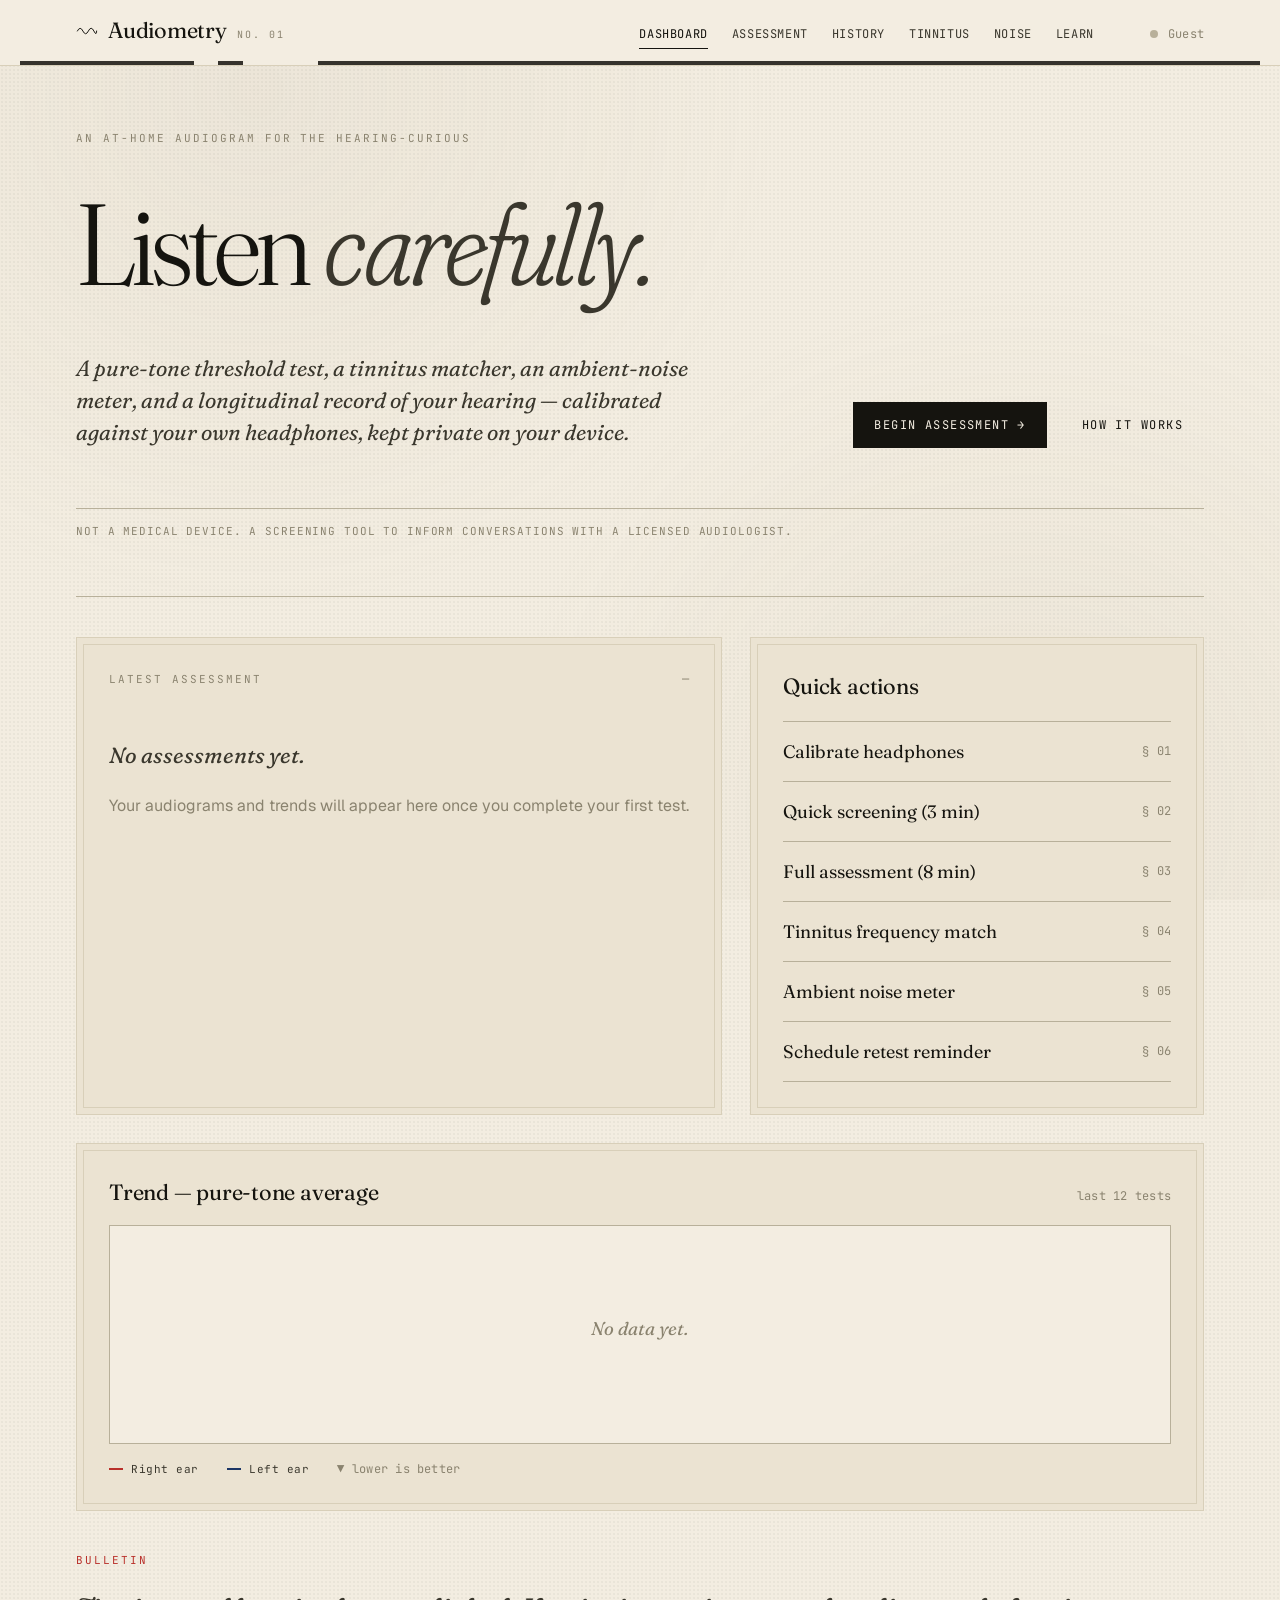
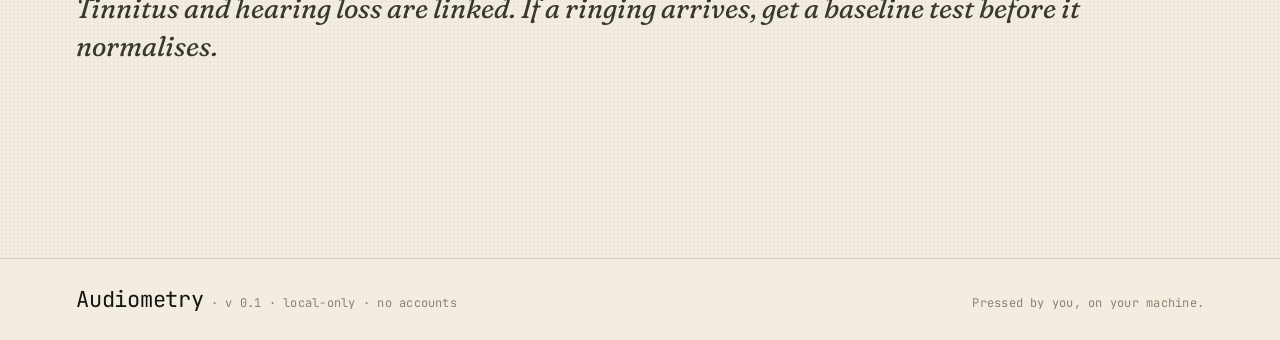
==== index.html @ 872a7d87 "Initial commit: at-home audiometry app Pure-tone threshold testing, audiogram visualization, tinnitu" ====
<!DOCTYPE html>
<html lang="en">
<head>
<meta charset="UTF-8" />
<meta name="viewport" content="width=device-width, initial-scale=1.0" />
<title>Audiometry — At-home hearing assessment</title>
<link rel="preconnect" href="https://fonts.googleapis.com" />
<link rel="preconnect" href="https://fonts.gstatic.com" crossorigin />
<link href="https://fonts.googleapis.com/css2?family=Fraunces:ital,opsz,wght,SOFT,WONK@0,9..144,300..900,0..100,0..1;1,9..144,300..900,0..100,0..1&family=Geist:wght@300..700&family=JetBrains+Mono:wght@300..600&display=swap" rel="stylesheet" />
<link rel="stylesheet" href="styles.css" />
</head>
<body>

<!-- ============ TOP BAR ============ -->
<header class="topbar">
  <div class="topbar-inner">
    <a href="#home" data-route="home" class="brand">
      <span class="brand-mark" aria-hidden="true">
        <svg viewBox="0 0 32 32" width="22" height="22"><path d="M2 16 Q 6 8, 10 16 T 18 16 T 26 16 T 30 16" stroke="currentColor" stroke-width="1.4" fill="none" stroke-linecap="round"/></svg>
      </span>
      <span class="brand-name">Audiometry</span>
      <span class="brand-tag">No.&nbsp;01</span>
    </a>
    <nav class="topnav">
      <a href="#home" data-route="home">Dashboard</a>
      <a href="#test" data-route="test">Assessment</a>
      <a href="#history" data-route="history">History</a>
      <a href="#tinnitus" data-route="tinnitus">Tinnitus</a>
      <a href="#noise" data-route="noise">Noise</a>
      <a href="#learn" data-route="learn">Learn</a>
    </nav>
    <div class="topbar-meta">
      <span class="meta-dot" id="audio-status" title="Audio engine status"></span>
      <span class="mono" id="profile-name">Guest</span>
    </div>
  </div>
  <div class="topbar-rule"></div>
</header>

<main id="app">

<!-- ============ HOME ============ -->
<section class="view view-home" data-view="home">
  <div class="grid-12">
    <div class="hero col-span-12">
      <p class="eyebrow">An at-home audiogram for the hearing-curious</p>
      <h1 class="display">
        <span class="kerned">Listen</span>
        <em class="serif-italic">carefully.</em>
      </h1>
      <p class="hero-lede">
        A pure-tone threshold test, a tinnitus matcher, an ambient-noise meter, and a longitudinal record of your hearing — calibrated against your own headphones, kept private on your device.
      </p>
      <div class="hero-cta">
        <button class="btn btn-primary" data-action="start-assessment">Begin assessment <span aria-hidden="true">→</span></button>
        <button class="btn btn-ghost" data-route="learn">How it works</button>
      </div>
      <p class="hero-disclaimer">
        Not a medical device. A screening tool to inform conversations with a licensed audiologist.
      </p>
    </div>

    <div class="card card-summary col-span-7">
      <div class="card-head">
        <span class="eyebrow">Latest assessment</span>
        <span class="mono dim" id="latest-date">—</span>
      </div>
      <div class="summary-grid" id="latest-summary">
        <!-- filled by JS -->
        <div class="summary-empty">
          <p class="serif-italic">No assessments yet.</p>
          <p class="dim">Your audiograms and trends will appear here once you complete your first test.</p>
        </div>
      </div>
    </div>

    <div class="card card-actions col-span-5">
      <h3 class="card-title">Quick actions</h3>
      <ul class="action-list">
        <li><button data-action="calibrate"><span>Calibrate headphones</span><span class="mono dim">§ 01</span></button></li>
        <li><button data-action="quick-test"><span>Quick screening (3 min)</span><span class="mono dim">§ 02</span></button></li>
        <li><button data-action="full-test"><span>Full assessment (8 min)</span><span class="mono dim">§ 03</span></button></li>
        <li><button data-route="tinnitus"><span>Tinnitus frequency match</span><span class="mono dim">§ 04</span></button></li>
        <li><button data-route="noise"><span>Ambient noise meter</span><span class="mono dim">§ 05</span></button></li>
        <li><button data-action="reminder"><span>Schedule retest reminder</span><span class="mono dim">§ 06</span></button></li>
      </ul>
    </div>

    <div class="card card-trend col-span-12">
      <div class="card-head">
        <h3 class="card-title">Trend — pure-tone average</h3>
        <span class="mono dim">last 12 tests</span>
      </div>
      <div class="trend-wrap">
        <svg id="trend-chart" viewBox="0 0 800 180" preserveAspectRatio="none" aria-hidden="true"></svg>
      </div>
      <div class="legend">
        <span class="legend-item"><span class="swatch swatch-right"></span> Right ear</span>
        <span class="legend-item"><span class="swatch swatch-left"></span> Left ear</span>
        <span class="legend-item dim mono">▼ lower is better</span>
      </div>
    </div>

    <aside class="card card-tip col-span-12">
      <span class="eyebrow">Bulletin</span>
      <p class="tip-text serif-italic" id="tip-text">
        Sustained exposure above 85 dBA (busy traffic, a loud restaurant) accumulates damage. Eight hours at that level reaches the daily noise dose.
      </p>
    </aside>
  </div>
</section>

<!-- ============ CALIBRATE ============ -->
<section class="view view-calibrate" data-view="calibrate" hidden>
  <div class="grid-12">
    <div class="col-span-12">
      <p class="eyebrow">§ 01 · Calibration</p>
      <h2 class="page-title">A reference, set by you.</h2>
      <p class="prose">
        Consumer headphones are not laboratory transducers. Before each session we ask you to anchor a single reference tone to a level that <em>just-barely-but-clearly</em> sounds like quiet conversation. From this anchor we estimate hearing levels in decibels relative to typical normal hearing (dB HL).
      </p>
    </div>

    <div class="card col-span-7 cal-panel">
      <div class="cal-step" data-step="1">
        <span class="mono dim">Step 1 of 3</span>
        <h3 class="card-title">Headphone check</h3>
        <p class="prose">Wear your headphones the right way around. We will play short tones in each ear so you can verify left and right are correctly placed.</p>
        <div class="cal-actions">
          <button class="btn btn-secondary" data-cal="play-left">▶ Play in <strong>left</strong></button>
          <button class="btn btn-secondary" data-cal="play-right">▶ Play in <strong>right</strong></button>
        </div>
        <div class="cal-confirm">
          <label><input type="checkbox" id="cal-channels-confirm" /> I heard each tone in the correct ear.</label>
        </div>
      </div>

      <div class="cal-step" data-step="2">
        <span class="mono dim">Step 2 of 3</span>
        <h3 class="card-title">Find a quiet room</h3>
        <p class="prose">No fans, no music, no conversation. The quieter your environment, the more accurate the threshold.</p>
        <button class="btn btn-secondary" data-cal="measure-noise">Measure ambient noise</button>
        <p class="cal-noise-readout mono" id="cal-noise-readout">—</p>
      </div>

      <div class="cal-step" data-step="3">
        <span class="mono dim">Step 3 of 3</span>
        <h3 class="card-title">Anchor the reference tone</h3>
        <p class="prose">A pulsed 1&nbsp;kHz tone will play in both ears. Adjust your <strong>system volume</strong> until the tone sounds like <em>quiet conversation, one room away</em> — present, but unobtrusive. Then confirm.</p>
        <div class="cal-actions">
          <button class="btn btn-secondary" data-cal="play-reference">▶ Play reference</button>
          <button class="btn btn-secondary" data-cal="stop-reference">■ Stop</button>
        </div>
        <div class="cal-slider">
          <label class="mono dim" for="cal-trim">Fine trim (within-app)</label>
          <input type="range" id="cal-trim" min="-12" max="12" step="0.5" value="0" />
          <span class="mono" id="cal-trim-readout">0.0 dB</span>
        </div>
      </div>

      <div class="cal-finish">
        <button class="btn btn-primary" data-cal="save">Save calibration</button>
      </div>
    </div>

    <aside class="card col-span-5 cal-side">
      <h3 class="card-title">Why this matters</h3>
      <p class="prose dim">
        A clinical audiometer is calibrated annually to ISO 389 reference levels using couplers and artificial ears. That precision is impossible at home. What we can do is fix a single anchor — your perception of conversational loudness — and measure thresholds <em>relative</em> to it.
      </p>
      <hr class="hairline" />
      <h4 class="micro-title">Best practices</h4>
      <ul class="checklist">
        <li>Closed-back, over-ear headphones</li>
        <li>Disable any audio enhancements / equalisers</li>
        <li>Set system balance to perfect centre</li>
        <li>Hard mute notifications</li>
        <li>Re-calibrate if you change devices</li>
      </ul>
    </aside>
  </div>
</section>

<!-- ============ TEST ============ -->
<section class="view view-test" data-view="test" hidden>
  <div class="test-stage" id="test-stage">
    <header class="test-meta">
      <div>
        <span class="eyebrow" id="test-mode-label">Pure-tone threshold</span>
        <h2 class="page-title small" id="test-ear-label">Right ear</h2>
      </div>
      <div class="test-progress">
        <span class="mono dim" id="test-counter">— / —</span>
        <div class="progress-track"><div class="progress-fill" id="test-progress"></div></div>
      </div>
    </header>

    <div class="test-pane">
      <div class="freq-display">
        <span class="freq-number" id="freq-number">1000</span>
        <span class="freq-unit">Hz</span>
        <span class="freq-tick" id="freq-region">mid frequencies</span>
      </div>

      <div class="tone-vis" id="tone-vis" aria-hidden="true">
        <div class="ring ring-1"></div>
        <div class="ring ring-2"></div>
        <div class="ring ring-3"></div>
      </div>

      <button class="btn btn-hear" id="btn-hear">
        <span class="hear-label">I hear a tone</span>
        <span class="hear-key mono">SPACE</span>
      </button>

      <p class="test-help dim">A tone may or may not play. Press only when you hear one — even faintly.</p>

      <div class="test-controls">
        <button class="btn btn-text" id="btn-skip">Skip frequency</button>
        <button class="btn btn-text" id="btn-pause">Pause</button>
        <button class="btn btn-text" id="btn-abort">Stop test</button>
      </div>
    </div>
  </div>

  <!-- Pre-test gate -->
  <div class="test-gate" id="test-gate">
    <div class="gate-card">
      <p class="eyebrow">Before we begin</p>
      <h2 class="page-title">A few conditions, briefly.</h2>
      <ul class="gate-list">
        <li><span class="mono">i</span> The room must be quiet. Close windows and doors.</li>
        <li><span class="mono">ii</span> Wear over-ear headphones. Earbuds will fit poorly.</li>
        <li><span class="mono">iii</span> Calibration must be current. <button class="link" data-route="calibrate">Re-calibrate</button>.</li>
        <li><span class="mono">iv</span> Avoid testing right after loud-noise exposure (give your ears 12 hours).</li>
        <li><span class="mono">v</span> Press the response button at the <em>faintest</em> perception, not when comfortable.</li>
      </ul>
      <div class="gate-actions">
        <button class="btn btn-primary" id="btn-gate-start">Start test</button>
        <button class="btn btn-ghost" data-route="home">Cancel</button>
      </div>
    </div>
  </div>
</section>

<!-- ============ RESULTS ============ -->
<section class="view view-results" data-view="results" hidden>
  <div class="grid-12">
    <div class="col-span-12 results-head">
      <p class="eyebrow">Assessment results</p>
      <h2 class="page-title"><span id="results-title">Your audiogram</span></h2>
      <p class="prose dim mono" id="results-date">—</p>
    </div>

    <div class="card col-span-8 audiogram-card">
      <div class="audiogram-wrap">
        <svg id="audiogram" viewBox="0 0 720 520" role="img" aria-label="Audiogram"></svg>
      </div>
      <div class="audiogram-legend">
        <div><span class="symbol symbol-right">○</span> Right ear (air conduction)</div>
        <div><span class="symbol symbol-left">×</span> Left ear (air conduction)</div>
        <div class="dim mono">↓ louder · ↑ quieter</div>
      </div>
    </div>

    <div class="card col-span-4 interpret-card">
      <h3 class="card-title">Interpretation</h3>
      <div class="pta-grid">
        <div class="pta-row">
          <span class="dim mono">PTA · Right</span>
          <span class="pta-value" id="pta-right">—</span>
          <span class="pta-class" id="class-right">—</span>
        </div>
        <div class="pta-row">
          <span class="dim mono">PTA · Left</span>
          <span class="pta-value" id="pta-left">—</span>
          <span class="pta-class" id="class-left">—</span>
        </div>
        <div class="pta-row asymmetry">
          <span class="dim mono">Asymmetry</span>
          <span class="pta-value" id="asym-value">—</span>
        </div>
      </div>

      <hr class="hairline" />
      <h4 class="micro-title">Plain language</h4>
      <p class="prose" id="plain-text">—</p>

      <hr class="hairline" />
      <h4 class="micro-title">Suggested next steps</h4>
      <ul class="next-list" id="next-steps"></ul>

      <div class="results-actions">
        <button class="btn btn-secondary" id="btn-export-pdf">Print / Save as PDF</button>
        <button class="btn btn-secondary" id="btn-export-json">Export JSON</button>
        <button class="btn btn-secondary" id="btn-share">Copy summary</button>
        <button class="btn btn-ghost" id="btn-retest">Run again</button>
      </div>
    </div>

    <div class="card col-span-12 banding-card">
      <h3 class="card-title">Severity bands</h3>
      <div class="bands">
        <div class="band band-normal"><span class="mono">−10 to 25</span><span>Normal</span></div>
        <div class="band band-mild"><span class="mono">26 — 40</span><span>Mild loss</span></div>
        <div class="band band-mod"><span class="mono">41 — 55</span><span>Moderate</span></div>
        <div class="band band-modsev"><span class="mono">56 — 70</span><span>Mod.&nbsp;severe</span></div>
        <div class="band band-sev"><span class="mono">71 — 90</span><span>Severe</span></div>
        <div class="band band-prof"><span class="mono">91 +</span><span>Profound</span></div>
      </div>
    </div>
  </div>
</section>

<!-- ============ HISTORY ============ -->
<section class="view view-history" data-view="history" hidden>
  <div class="grid-12">
    <div class="col-span-12">
      <p class="eyebrow">Longitudinal record</p>
      <h2 class="page-title">History</h2>
    </div>
    <div class="card col-span-12">
      <div class="history-controls">
        <span class="dim mono" id="history-count">—</span>
        <div>
          <button class="btn btn-secondary btn-small" id="btn-export-all">Export all</button>
          <button class="btn btn-text btn-small" id="btn-clear">Clear history</button>
        </div>
      </div>
      <table class="history-table">
        <thead>
          <tr>
            <th class="mono dim">Date</th>
            <th class="mono dim">Mode</th>
            <th class="mono dim">PTA R</th>
            <th class="mono dim">PTA L</th>
            <th class="mono dim">Class R</th>
            <th class="mono dim">Class L</th>
            <th></th>
          </tr>
        </thead>
        <tbody id="history-tbody"></tbody>
      </table>
    </div>
    <div class="card col-span-12">
      <h3 class="card-title">Per-frequency trend</h3>
      <p class="prose dim">Track each frequency over time. A widening gap on the right side of the chart often signals early noise-induced loss.</p>
      <div class="trend-wrap">
        <svg id="trend-detailed" viewBox="0 0 1000 320" preserveAspectRatio="none" aria-hidden="true"></svg>
      </div>
    </div>
  </div>
</section>

<!-- ============ TINNITUS ============ -->
<section class="view view-tinnitus" data-view="tinnitus" hidden>
  <div class="grid-12">
    <div class="col-span-12">
      <p class="eyebrow">§ 04 · Tinnitus</p>
      <h2 class="page-title">Match the ringing.</h2>
      <p class="prose">
        Sweep through pure tones and narrowband noise to find the pitch and loudness that most closely match what you hear. Match values, when tracked over time, can help an audiologist tailor sound therapy.
      </p>
    </div>

    <div class="card col-span-7">
      <div class="tin-control-row">
        <label class="mono dim">Stimulus</label>
        <div class="seg">
          <button data-tin-type="sine" class="active">Pure tone</button>
          <button data-tin-type="noise">Narrowband noise</button>
        </div>
      </div>
      <div class="tin-control-row">
        <label class="mono dim">Frequency</label>
        <input type="range" id="tin-freq" min="125" max="14000" step="1" value="6000" />
        <span class="mono" id="tin-freq-readout">6000 Hz</span>
      </div>
      <div class="tin-control-row">
        <label class="mono dim">Loudness</label>
        <input type="range" id="tin-level" min="-60" max="0" step="1" value="-30" />
        <span class="mono" id="tin-level-readout">−30 dB</span>
      </div>
      <div class="tin-control-row">
        <label class="mono dim">Side</label>
        <div class="seg">
          <button data-tin-side="both" class="active">Both</button>
          <button data-tin-side="left">Left</button>
          <button data-tin-side="right">Right</button>
        </div>
      </div>
      <div class="tin-actions">
        <button class="btn btn-primary" id="tin-play">▶ Play / Stop</button>
        <button class="btn btn-secondary" id="tin-save">Save match</button>
      </div>
    </div>

    <aside class="card col-span-5">
      <h3 class="card-title">Saved matches</h3>
      <ul class="match-list" id="tin-matches"></ul>
      <hr class="hairline" />
      <h4 class="micro-title">When to seek help</h4>
      <ul class="checklist">
        <li>Sudden onset of tinnitus in one ear</li>
        <li>Tinnitus accompanied by hearing loss or vertigo</li>
        <li>Pulsatile tinnitus (rhythmic, in time with heartbeat)</li>
        <li>Tinnitus that significantly disrupts sleep or focus</li>
      </ul>
    </aside>
  </div>
</section>

<!-- ============ NOISE METER ============ -->
<section class="view view-noise" data-view="noise" hidden>
  <div class="grid-12">
    <div class="col-span-12">
      <p class="eyebrow">§ 05 · Sound exposure</p>
      <h2 class="page-title">Ambient noise meter.</h2>
      <p class="prose">
        Uses your microphone to estimate sound pressure level. Approximate, uncalibrated, and entirely private — audio never leaves the page. Useful for spotting <em>relatively</em> loud environments and tracking your daily noise dose.
      </p>
    </div>

    <div class="card col-span-7 meter-card">
      <div class="meter-display">
        <span class="meter-value mono" id="meter-value">—</span>
        <span class="meter-unit">dB SPL · approx</span>
      </div>
      <div class="meter-bar"><div class="meter-bar-fill" id="meter-bar-fill"></div></div>
      <div class="meter-stats">
        <div><span class="dim mono">Peak</span><span class="mono" id="meter-peak">—</span></div>
        <div><span class="dim mono">Avg (Leq)</span><span class="mono" id="meter-leq">—</span></div>
        <div><span class="dim mono">Duration</span><span class="mono" id="meter-dur">00:00</span></div>
        <div><span class="dim mono">Daily dose</span><span class="mono" id="meter-dose">0%</span></div>
      </div>
      <div class="meter-actions">
        <button class="btn btn-primary" id="meter-toggle">Start measuring</button>
        <button class="btn btn-secondary" id="meter-reset">Reset</button>
      </div>
    </div>

    <aside class="card col-span-5">
      <h3 class="card-title">Reference levels</h3>
      <ul class="ref-list">
        <li><span class="mono">30 dB</span><span>Whisper, library</span></li>
        <li><span class="mono">60 dB</span><span>Conversation</span></li>
        <li><span class="mono">75 dB</span><span>Vacuum cleaner</span></li>
        <li><span class="mono">85 dB</span><span class="warn">8h damage threshold</span></li>
        <li><span class="mono">95 dB</span><span class="warn">Motorcycle, max 50 min/day</span></li>
        <li><span class="mono">110 dB</span><span class="danger">Concert, max 1 min 29 s</span></li>
        <li><span class="mono">120 dB</span><span class="danger">Pain threshold</span></li>
      </ul>
      <hr class="hairline" />
      <p class="prose dim">
        Daily noise dose follows the NIOSH 3-dB exchange rate: every 3 dB increase halves the safe exposure time. 100% dose corresponds to roughly 85 dBA over 8 hours.
      </p>
    </aside>
  </div>
</section>

<!-- ============ LEARN ============ -->
<section class="view view-learn" data-view="learn" hidden>
  <div class="grid-12">
    <div class="col-span-12">
      <p class="eyebrow">Reference</p>
      <h2 class="page-title">A short field guide.</h2>
    </div>

    <article class="card col-span-6 learn-article">
      <h3 class="card-title">How the test works</h3>
      <p class="prose">
        We use a modified ascending–descending threshold method, presenting pure tones at calibrated frequencies — 250, 500, 1000, 2000, 3000, 4000, 6000, 8000 Hz — to each ear independently. Tones are randomised in timing to discourage anticipation. Your threshold at each frequency is the lowest level you reliably detect.
      </p>
      <p class="prose">
        Pure-tone average (PTA) is the mean of thresholds at 500, 1000, and 2000 Hz — the speech-critical band. PTA underpins the loss-severity classifications used worldwide.
      </p>
    </article>

    <article class="card col-span-6 learn-article">
      <h3 class="card-title">Reading an audiogram</h3>
      <p class="prose">
        Frequency runs across the X-axis on a log scale (low pitches left, high pitches right). Hearing level runs down the Y-axis from 0 dB HL at the top to 110+ at the bottom — so a steeper drop on the chart means worse hearing. Right-ear thresholds are marked with red circles; left-ear thresholds with blue crosses.
      </p>
      <p class="prose">
        A "ski-slope" pattern — normal hearing in the lows, sharply diminished in the highs — is the classic signature of noise-induced loss, often beginning at 4 kHz.
      </p>
    </article>

    <article class="card col-span-6 learn-article">
      <h3 class="card-title">When to see a professional</h3>
      <ul class="checklist">
        <li>Any sudden change in hearing</li>
        <li>One-sided hearing loss or tinnitus</li>
        <li>PTA worse than 25 dB HL on this screening</li>
        <li>Difficulty understanding speech in noise despite normal pure-tone thresholds</li>
        <li>Pain, fullness, or persistent dizziness</li>
        <li>Family history of progressive hearing loss</li>
      </ul>
    </article>

    <article class="card col-span-6 learn-article">
      <h3 class="card-title">Protecting what you have</h3>
      <ul class="checklist">
        <li>The 60/60 rule — under 60% volume, under 60 minutes at a time</li>
        <li>Custom-moulded musician's earplugs preserve frequency balance</li>
        <li>Step out of loud environments every 30 minutes for a quiet minute</li>
        <li>Avoid testing your headphones with someone else's volume settings</li>
        <li>Hearing loss is cumulative; days of recovery do not erase hours of damage</li>
      </ul>
    </article>

    <article class="card col-span-12 learn-article disclaimer">
      <h3 class="card-title">Limitations of at-home testing</h3>
      <p class="prose">
        This tool produces a screening estimate, not a diagnosis. Without a calibrated audiometer, sound-treated booth, and bone-conduction transducer, we cannot distinguish conductive loss (middle-ear) from sensorineural loss (cochlear/neural), cannot measure tympanic compliance, and cannot rule out retrocochlear pathology. Treat all results as a starting point for a professional evaluation, not a substitute for one.
      </p>
    </article>
  </div>
</section>

</main>

<!-- ============ FOOTER ============ -->
<footer class="foot">
  <div class="foot-inner">
    <div>
      <span class="brand-name">Audiometry</span>
      <span class="dim mono"> · v 0.1 · local-only · no accounts</span>
    </div>
    <div class="dim mono">
      <span>Pressed by you, on your machine.</span>
    </div>
  </div>
</footer>

<!-- ============ MODAL ============ -->
<div class="modal" id="modal" hidden>
  <div class="modal-backdrop" data-modal-close></div>
  <div class="modal-card">
    <button class="modal-x" data-modal-close aria-label="Close">×</button>
    <div class="modal-body" id="modal-body"></div>
  </div>
</div>

<!-- ============ TOAST ============ -->
<div class="toast" id="toast" hidden></div>

<script src="app.js"></script>
</body>
</html>
---- styles.css ----
/* =========================================================
   AUDIOMETRY — editorial-clinical aesthetic
   ========================================================= */

:root {
  /* paper / ink palette */
  --paper:        #f3ede1;
  --paper-deep:   #ebe3d2;
  --paper-rule:   #d8cfb9;
  --ink:          #15140f;
  --ink-soft:     #3a372d;
  --ink-faint:    #8a836f;
  --ink-mute:     #b8b09a;

  /* audiology accents */
  --right:        #b9302a;   /* deep crimson — right ear */
  --right-soft:   #e6b3ae;
  --left:         #1c3666;   /* deep cobalt — left ear */
  --left-soft:    #b6c0d4;
  --signal:       #c87b1f;   /* signal amber — active states */
  --signal-soft:  #efd8b3;

  /* severity bands */
  --sev-normal:   #cfe1c2;
  --sev-mild:     #e8d8a3;
  --sev-mod:      #ebbf86;
  --sev-modsev:   #db9b6f;
  --sev-sev:      #b0734d;
  --sev-prof:     #6b4530;

  /* type system */
  --serif:        "Fraunces", "Iowan Old Style", Georgia, serif;
  --sans:         "Geist", -apple-system, BlinkMacSystemFont, "Helvetica Neue", sans-serif;
  --mono:         "JetBrains Mono", ui-monospace, "SF Mono", Menlo, monospace;

  /* metrics */
  --rule:         1px solid var(--paper-rule);
  --rule-ink:     1px solid var(--ink);
  --hair:         0.5px solid var(--ink-mute);

  --col-gap:      28px;
  --row-gap:      28px;
  --container:    1240px;
  --pad-page:     56px;

  /* easing */
  --ease:         cubic-bezier(.22,.61,.36,1);
}

/* =========================================================
   RESET / BASE
   ========================================================= */
*,
*::before,
*::after { box-sizing: border-box; }

html, body { margin: 0; padding: 0; }

html {
  background: var(--paper);
  color: var(--ink);
  font-family: var(--sans);
  font-size: 16px;
  line-height: 1.5;
  -webkit-font-smoothing: antialiased;
  -moz-osx-font-smoothing: grayscale;
  font-feature-settings: "ss01", "cv11";
}

body {
  min-height: 100vh;
  background-image:
    radial-gradient(rgba(21,20,15,0.04) 1px, transparent 1.4px);
  background-size: 4px 4px;
  background-position: 0 0;
}

/* paper grain on top */
body::before {
  content: "";
  position: fixed; inset: 0;
  pointer-events: none;
  z-index: 1;
  opacity: 0.55;
  background:
    radial-gradient(circle at 20% 10%, rgba(184,176,154,0.18), transparent 40%),
    radial-gradient(circle at 80% 90%, rgba(184,176,154,0.18), transparent 40%);
  mix-blend-mode: multiply;
}

a { color: inherit; text-decoration: none; }
button {
  font: inherit;
  color: inherit;
  background: none;
  border: 0;
  padding: 0;
  cursor: pointer;
}

/* =========================================================
   TYPOGRAPHY
   ========================================================= */
.eyebrow {
  font-family: var(--mono);
  font-size: 11px;
  letter-spacing: 0.18em;
  text-transform: uppercase;
  color: var(--ink-faint);
  margin: 0 0 14px;
  display: inline-block;
}

.display {
  font-family: var(--serif);
  font-weight: 320;
  font-style: normal;
  font-size: clamp(56px, 9vw, 132px);
  line-height: 0.94;
  letter-spacing: -0.025em;
  margin: 0 0 28px;
  font-variation-settings: "opsz" 144, "SOFT" 30;
}
.display .kerned { letter-spacing: -0.04em; }
.display em.serif-italic {
  font-style: italic;
  font-weight: 280;
  font-variation-settings: "opsz" 144, "SOFT" 100, "WONK" 1;
  color: var(--ink-soft);
}

.page-title {
  font-family: var(--serif);
  font-size: clamp(38px, 5vw, 64px);
  font-weight: 340;
  line-height: 1.02;
  letter-spacing: -0.02em;
  margin: 0 0 24px;
  font-variation-settings: "opsz" 96, "SOFT" 50;
}
.page-title.small {
  font-size: clamp(24px, 3vw, 36px);
  margin: 0;
}

.card-title {
  font-family: var(--serif);
  font-weight: 400;
  font-size: 22px;
  letter-spacing: -0.01em;
  margin: 0 0 18px;
  font-variation-settings: "opsz" 36;
}

.micro-title {
  font-family: var(--mono);
  font-size: 11px;
  letter-spacing: 0.18em;
  text-transform: uppercase;
  margin: 0 0 12px;
  color: var(--ink-soft);
}

.prose {
  font-family: var(--serif);
  font-size: 17px;
  line-height: 1.55;
  font-weight: 380;
  color: var(--ink);
  margin: 0 0 16px;
  font-variation-settings: "opsz" 18;
}
.prose em { font-style: italic; color: var(--ink-soft); }
.prose strong { font-weight: 600; }

.serif-italic {
  font-family: var(--serif);
  font-style: italic;
  font-variation-settings: "opsz" 24, "SOFT" 80, "WONK" 1;
}

.mono { font-family: var(--mono); font-size: 12px; letter-spacing: 0.02em; }
.dim  { color: var(--ink-faint); }
.warn   { color: var(--signal); }
.danger { color: var(--right); }

hr.hairline { border: 0; border-top: var(--hair); margin: 22px 0; }

/* =========================================================
   TOPBAR
   ========================================================= */
.topbar {
  position: sticky; top: 0; z-index: 50;
  background: var(--paper);
  border-bottom: var(--rule);
}
.topbar-inner {
  max-width: var(--container);
  margin: 0 auto;
  padding: 14px var(--pad-page);
  display: flex;
  align-items: baseline;
  gap: 32px;
}
.topbar-rule {
  height: 4px;
  background: linear-gradient(to right,
    var(--ink) 0 14%,
    transparent 14% 16%,
    var(--ink) 16% 18%,
    transparent 18% 24%,
    var(--ink) 24% 100%);
  opacity: 0.85;
  mix-blend-mode: multiply;
  max-width: var(--container);
  margin: 0 auto;
}

.brand {
  display: inline-flex; align-items: baseline; gap: 10px;
  font-family: var(--serif);
}
.brand-mark {
  display: inline-block; transform: translateY(4px);
  color: var(--ink);
}
.brand-name {
  font-size: 22px;
  font-weight: 400;
  letter-spacing: -0.01em;
  font-variation-settings: "opsz" 36;
}
.brand-tag {
  font-family: var(--mono);
  font-size: 10px;
  letter-spacing: 0.2em;
  color: var(--ink-faint);
  text-transform: uppercase;
}

.topnav {
  display: flex;
  gap: 24px;
  margin-left: auto;
  margin-right: 24px;
  font-family: var(--mono);
  font-size: 12px;
  letter-spacing: 0.05em;
  text-transform: uppercase;
}
.topnav a {
  position: relative;
  padding: 4px 0;
  color: var(--ink-soft);
  transition: color 0.2s var(--ease);
}
.topnav a:hover { color: var(--ink); }
.topnav a.active {
  color: var(--ink);
}
.topnav a.active::after {
  content: "";
  position: absolute;
  left: 0; right: 0; bottom: -2px;
  height: 1px;
  background: var(--ink);
}

.topbar-meta {
  display: flex; align-items: center; gap: 10px;
  font-family: var(--mono); font-size: 11px;
  color: var(--ink-faint);
}
.meta-dot {
  width: 8px; height: 8px;
  border-radius: 50%;
  background: var(--ink-mute);
  display: inline-block;
}
.meta-dot.live   { background: var(--signal); box-shadow: 0 0 0 4px rgba(200,123,31,0.18); }
.meta-dot.armed  { background: var(--right); box-shadow: 0 0 0 4px rgba(185,48,42,0.18); }

/* =========================================================
   LAYOUT
   ========================================================= */
main#app {
  position: relative; z-index: 2;
  max-width: var(--container);
  margin: 0 auto;
  padding: 64px var(--pad-page) 96px;
}
.view { animation: fadeUp 0.6s var(--ease) both; }
@keyframes fadeUp {
  from { opacity: 0; transform: translateY(8px); }
  to   { opacity: 1; transform: none; }
}

.grid-12 {
  display: grid;
  grid-template-columns: repeat(12, 1fr);
  gap: var(--row-gap) var(--col-gap);
}
.col-span-4  { grid-column: span 4; }
.col-span-5  { grid-column: span 5; }
.col-span-6  { grid-column: span 6; }
.col-span-7  { grid-column: span 7; }
.col-span-8  { grid-column: span 8; }
.col-span-12 { grid-column: span 12; }

@media (max-width: 980px) {
  :root { --pad-page: 28px; }
  .col-span-4, .col-span-5, .col-span-6,
  .col-span-7, .col-span-8 { grid-column: span 12; }
  .topnav { display: none; }
}

/* =========================================================
   HERO
   ========================================================= */
.hero {
  border-bottom: var(--hair);
  padding-bottom: 56px;
  margin-bottom: 12px;
  display: grid;
  grid-template-columns: 7fr 5fr;
  align-items: end;
  gap: 28px;
}
.hero > .display { grid-column: 1 / -1; }
.hero-lede {
  font-family: var(--serif);
  font-size: 22px;
  line-height: 1.45;
  font-weight: 380;
  font-style: italic;
  color: var(--ink-soft);
  margin: 0;
  font-variation-settings: "opsz" 36, "SOFT" 60;
  max-width: 56ch;
}
.hero-cta {
  display: flex; gap: 14px;
  align-items: center;
  justify-content: flex-end;
}
.hero-disclaimer {
  grid-column: 1 / -1;
  margin: 32px 0 0;
  font-family: var(--mono);
  font-size: 11px;
  letter-spacing: 0.08em;
  color: var(--ink-faint);
  border-top: var(--hair);
  padding-top: 14px;
  text-transform: uppercase;
}

@media (max-width: 880px) {
  .hero { grid-template-columns: 1fr; }
  .hero-cta { justify-content: flex-start; }
}

/* =========================================================
   BUTTONS
   ========================================================= */
.btn {
  display: inline-flex;
  align-items: center;
  justify-content: center;
  gap: 8px;
  padding: 13px 20px;
  border-radius: 0;
  font-family: var(--mono);
  font-size: 12px;
  letter-spacing: 0.12em;
  text-transform: uppercase;
  cursor: pointer;
  transition:
    background 0.18s var(--ease),
    color 0.18s var(--ease),
    transform 0.18s var(--ease),
    border-color 0.18s var(--ease);
  border: 1px solid var(--ink);
  background: transparent;
  color: var(--ink);
  white-space: nowrap;
}
.btn:hover { transform: translateY(-1px); }
.btn:active { transform: translateY(0); }

.btn-primary {
  background: var(--ink);
  color: var(--paper);
}
.btn-primary:hover { background: var(--right); border-color: var(--right); }

.btn-secondary { background: var(--paper-deep); }
.btn-secondary:hover { background: var(--ink); color: var(--paper); }

.btn-ghost {
  border-color: transparent;
  background: transparent;
}
.btn-ghost:hover { border-color: var(--ink); }

.btn-text {
  border: 0;
  padding: 6px 0;
  font-size: 11px;
  color: var(--ink-faint);
}
.btn-text:hover { color: var(--ink); }

.btn-small { padding: 8px 12px; font-size: 11px; }

.link {
  font-family: inherit;
  background: none; border: 0;
  border-bottom: 1px solid var(--ink);
  padding: 0 0 1px;
  color: var(--ink);
  cursor: pointer;
}
.link:hover { color: var(--right); border-color: var(--right); }

/* =========================================================
   CARDS
   ========================================================= */
.card {
  background: var(--paper-deep);
  border: 1px solid var(--paper-rule);
  padding: 32px;
  position: relative;
}
.card::before {
  content: "";
  position: absolute;
  inset: 6px;
  border: 0.5px solid var(--paper-rule);
  pointer-events: none;
}
.card-head {
  display: flex; justify-content: space-between; align-items: baseline;
  margin-bottom: 16px;
}
.card-head .card-title { margin: 0; }

/* summary */
.summary-grid {
  display: grid;
  grid-template-columns: 1fr 1fr 1fr;
  gap: 24px;
}
.summary-empty { grid-column: 1 / -1; }
.summary-stat {
  display: flex; flex-direction: column; gap: 4px;
  padding: 16px 0;
  border-top: var(--hair);
}
.summary-stat .label { font-family: var(--mono); font-size: 10px; letter-spacing: 0.18em; text-transform: uppercase; color: var(--ink-faint); }
.summary-stat .value {
  font-family: var(--serif);
  font-size: 44px;
  font-weight: 360;
  line-height: 1;
  font-variation-settings: "opsz" 96;
  font-feature-settings: "tnum";
}
.summary-stat .value.right { color: var(--right); }
.summary-stat .value.left  { color: var(--left); }
.summary-stat .sub { font-family: var(--mono); font-size: 11px; color: var(--ink-soft); }

/* actions list */
.action-list { list-style: none; margin: 0; padding: 0; }
.action-list li { border-top: var(--hair); }
.action-list li:last-child { border-bottom: var(--hair); }
.action-list button {
  display: flex; justify-content: space-between; align-items: center;
  width: 100%;
  padding: 16px 0;
  font-family: var(--serif);
  font-size: 18px;
  font-weight: 380;
  text-align: left;
  color: var(--ink);
  transition: padding 0.2s var(--ease), color 0.2s var(--ease);
}
.action-list button:hover {
  padding-left: 8px;
  color: var(--right);
}
.action-list button:hover .mono { color: var(--right); }

/* trend mini chart */
.trend-wrap {
  background: var(--paper);
  border: var(--hair);
  padding: 16px;
  margin-bottom: 16px;
}
#trend-chart, #trend-detailed { width: 100%; height: 100%; display: block; }

.legend {
  display: flex; gap: 28px;
  font-family: var(--mono);
  font-size: 11px;
  letter-spacing: 0.05em;
  color: var(--ink-soft);
}
.legend-item { display: inline-flex; align-items: center; gap: 8px; }
.swatch { display: inline-block; width: 14px; height: 2px; }
.swatch-right { background: var(--right); }
.swatch-left  { background: var(--left); }

/* tip */
.card-tip { background: transparent; border: 0; padding: 8px 0 0; }
.card-tip::before { display: none; }
.card-tip .eyebrow { color: var(--right); }
.tip-text {
  font-size: clamp(20px, 2.4vw, 28px);
  line-height: 1.35;
  margin: 8px 0 0;
  color: var(--ink-soft);
  font-variation-settings: "opsz" 48, "SOFT" 80, "WONK" 1;
  max-width: 64ch;
}

/* =========================================================
   CALIBRATE
   ========================================================= */
.cal-panel { padding: 0; }
.cal-step {
  padding: 32px;
  border-bottom: var(--hair);
}
.cal-step:last-child { border-bottom: 0; }
.cal-step .mono.dim { display: block; margin-bottom: 8px; }
.cal-actions {
  display: flex; flex-wrap: wrap; gap: 10px;
  margin: 18px 0;
}
.cal-confirm {
  font-family: var(--serif);
  font-size: 16px;
  margin-top: 12px;
}
.cal-confirm input { margin-right: 8px; transform: translateY(2px); }

.cal-noise-readout { margin-top: 12px; font-size: 18px; }

.cal-slider {
  display: grid;
  grid-template-columns: max-content 1fr max-content;
  align-items: center;
  gap: 14px;
  margin-top: 14px;
}
.cal-slider input[type=range] { width: 100%; }

.cal-finish {
  padding: 28px 32px;
  background: var(--ink);
  color: var(--paper);
  display: flex; justify-content: flex-end;
}
.cal-finish .btn-primary {
  background: var(--paper);
  color: var(--ink);
  border-color: var(--paper);
}
.cal-finish .btn-primary:hover { background: var(--right); color: var(--paper); border-color: var(--right); }

.cal-side .checklist { margin-top: 10px; }

.checklist {
  list-style: none;
  margin: 0; padding: 0;
}
.checklist li {
  padding: 10px 0 10px 28px;
  position: relative;
  font-family: var(--serif);
  font-size: 16px;
  border-top: var(--hair);
}
.checklist li:first-child { border-top: 0; }
.checklist li::before {
  content: "✓";
  position: absolute;
  left: 4px;
  color: var(--right);
  font-family: var(--mono);
  font-size: 12px;
}

/* =========================================================
   TEST
   ========================================================= */
.view-test { min-height: 60vh; position: relative; }

.test-gate {
  background: var(--paper-deep);
  border: 1px solid var(--paper-rule);
  padding: 64px;
  max-width: 720px;
  margin: 0 auto;
  position: relative;
}
.test-gate::before {
  content: ""; position: absolute; inset: 8px;
  border: 0.5px solid var(--paper-rule);
}
.gate-list {
  list-style: none; margin: 0 0 32px; padding: 0;
}
.gate-list li {
  display: grid;
  grid-template-columns: 32px 1fr;
  align-items: baseline;
  gap: 12px;
  padding: 14px 0;
  border-top: var(--hair);
  font-family: var(--serif);
  font-size: 17px;
}
.gate-list li:last-child { border-bottom: var(--hair); }
.gate-list .mono { color: var(--ink-faint); font-size: 11px; letter-spacing: 0.1em; text-transform: uppercase; }
.gate-actions { display: flex; gap: 12px; }

/* test stage */
.test-stage { display: none; }
.test-stage.active { display: block; }

.test-meta {
  display: flex; justify-content: space-between; align-items: flex-end;
  border-bottom: var(--hair);
  padding-bottom: 24px; margin-bottom: 56px;
}
.test-progress {
  display: flex; flex-direction: column; gap: 8px;
  align-items: flex-end;
  min-width: 240px;
}
.progress-track {
  width: 240px; height: 2px;
  background: var(--paper-deep);
  position: relative;
  overflow: hidden;
}
.progress-fill {
  position: absolute; left: 0; top: 0; bottom: 0;
  background: var(--ink);
  width: 0%;
  transition: width 0.4s var(--ease);
}

.test-pane {
  display: flex; flex-direction: column;
  align-items: center;
  text-align: center;
  padding: 40px 0;
  position: relative;
}

.freq-display {
  font-family: var(--serif);
  font-feature-settings: "tnum";
  font-size: clamp(96px, 16vw, 220px);
  line-height: 1;
  letter-spacing: -0.04em;
  font-weight: 320;
  font-variation-settings: "opsz" 144;
  position: relative;
}
.freq-display .freq-unit {
  font-family: var(--mono);
  font-size: 16px;
  letter-spacing: 0.18em;
  text-transform: uppercase;
  color: var(--ink-faint);
  vertical-align: top;
  margin-left: 12px;
}
.freq-display .freq-tick {
  display: block;
  font-family: var(--mono);
  font-size: 11px;
  letter-spacing: 0.2em;
  text-transform: uppercase;
  color: var(--ink-faint);
  margin-top: 8px;
}

/* tone visualization rings */
.tone-vis {
  position: relative;
  width: 200px; height: 80px;
  margin: 32px 0;
  display: flex; align-items: center; justify-content: center;
}
.tone-vis .ring {
  position: absolute;
  border: 1px solid var(--ink);
  border-radius: 50%;
  width: 24px; height: 24px;
  opacity: 0;
}
.tone-vis.playing .ring {
  animation: ringExpand 1.6s var(--ease) infinite;
}
.tone-vis .ring-2 { animation-delay: 0.4s; }
.tone-vis .ring-3 { animation-delay: 0.8s; }
@keyframes ringExpand {
  0%   { width: 24px; height: 24px; opacity: 0.7; border-color: var(--ink); }
  100% { width: 160px; height: 160px; opacity: 0;  border-color: var(--right); }
}

/* hear button */
.btn-hear {
  position: relative;
  padding: 28px 64px;
  border: 1.5px solid var(--ink);
  background: var(--paper);
  font-family: var(--serif);
  font-size: 24px;
  font-weight: 380;
  letter-spacing: -0.005em;
  cursor: pointer;
  transition: all 0.2s var(--ease);
  display: inline-flex; align-items: baseline; gap: 18px;
}
.btn-hear:hover {
  background: var(--ink);
  color: var(--paper);
  transform: translateY(-2px);
}
.btn-hear:active { transform: translateY(0); }
.btn-hear .hear-key {
  font-size: 10px;
  letter-spacing: 0.2em;
  color: var(--ink-faint);
  border: 0.5px solid currentColor;
  padding: 3px 6px;
}
.btn-hear:hover .hear-key { color: rgba(243,237,225,0.7); }

.btn-hear.flash {
  animation: flash 0.25s var(--ease);
}
@keyframes flash {
  0%, 100% { background: var(--paper); }
  50% { background: var(--signal-soft); }
}

.test-help {
  margin-top: 32px;
  font-family: var(--mono);
  font-size: 11px;
  letter-spacing: 0.08em;
  text-transform: uppercase;
  color: var(--ink-faint);
}

.test-controls {
  margin-top: 56px;
  display: flex; gap: 40px;
}
.test-controls .btn-text { padding: 6px 4px; }

.test-meta .test-mode-label { color: var(--ink-faint); }
.test-ear-right { color: var(--right) !important; }
.test-ear-left  { color: var(--left)  !important; }

/* =========================================================
   AUDIOGRAM RESULTS
   ========================================================= */
.results-head { margin-bottom: 8px; }

.audiogram-card { padding: 24px; }
.audiogram-wrap {
  background: var(--paper);
  border: var(--hair);
  padding: 20px;
}
#audiogram { width: 100%; height: auto; display: block; }

.audiogram-legend {
  display: flex; gap: 28px; flex-wrap: wrap;
  margin-top: 16px;
  font-family: var(--mono);
  font-size: 11px;
  color: var(--ink-soft);
}
.audiogram-legend .symbol {
  display: inline-block;
  width: 16px;
  font-family: var(--serif);
  font-size: 18px;
  text-align: center;
}
.audiogram-legend .symbol-right { color: var(--right); }
.audiogram-legend .symbol-left  { color: var(--left); }

/* interpretation */
.pta-grid { display: grid; gap: 16px; }
.pta-row {
  display: grid;
  grid-template-columns: 1fr auto auto;
  align-items: baseline;
  gap: 12px;
  padding: 12px 0;
  border-top: var(--hair);
}
.pta-row:first-child { border-top: 0; }
.pta-value {
  font-family: var(--serif);
  font-feature-settings: "tnum";
  font-size: 32px;
  font-weight: 360;
  font-variation-settings: "opsz" 48;
  line-height: 1;
}
.pta-class {
  font-family: var(--mono);
  font-size: 11px;
  letter-spacing: 0.12em;
  text-transform: uppercase;
  padding: 4px 8px;
  background: var(--paper);
  border: var(--hair);
}

.next-list {
  list-style: none; margin: 0; padding: 0;
}
.next-list li {
  font-family: var(--serif);
  font-size: 16px;
  padding: 10px 0 10px 24px;
  position: relative;
  border-top: var(--hair);
}
.next-list li:first-child { border-top: 0; }
.next-list li::before {
  content: "→";
  position: absolute; left: 0;
  color: var(--ink-faint);
  font-family: var(--mono);
}

.results-actions {
  margin-top: 28px;
  display: flex; flex-wrap: wrap; gap: 8px;
}

.bands {
  display: grid;
  grid-template-columns: repeat(6, 1fr);
  border: var(--hair);
}
.band {
  padding: 18px 14px;
  border-right: var(--hair);
  display: flex; flex-direction: column; gap: 6px;
  font-family: var(--serif);
  font-size: 14px;
}
.band:last-child { border-right: 0; }
.band span:first-child { font-family: var(--mono); font-size: 11px; letter-spacing: 0.12em; }
.band-normal { background: var(--sev-normal); }
.band-mild   { background: var(--sev-mild); }
.band-mod    { background: var(--sev-mod); }
.band-modsev { background: var(--sev-modsev); color: var(--paper); }
.band-sev    { background: var(--sev-sev); color: var(--paper); }
.band-prof   { background: var(--sev-prof); color: var(--paper); }

@media (max-width: 880px) {
  .bands { grid-template-columns: repeat(2, 1fr); }
  .band { border-bottom: var(--hair); }
}

/* =========================================================
   HISTORY
   ========================================================= */
.history-controls {
  display: flex; justify-content: space-between; align-items: center;
  margin-bottom: 16px;
}
.history-table {
  width: 100%; border-collapse: collapse;
  font-family: var(--serif);
  font-feature-settings: "tnum";
}
.history-table th, .history-table td {
  text-align: left;
  padding: 12px 8px;
  border-bottom: var(--hair);
}
.history-table th { letter-spacing: 0.08em; text-transform: uppercase; }
.history-table tbody tr { transition: background 0.18s var(--ease); cursor: pointer; }
.history-table tbody tr:hover { background: var(--paper); }
.history-table .delete-btn { color: var(--ink-faint); font-size: 11px; }
.history-table .delete-btn:hover { color: var(--right); }

/* =========================================================
   TINNITUS
   ========================================================= */
.tin-control-row {
  display: grid;
  grid-template-columns: 100px 1fr auto;
  align-items: center;
  gap: 16px;
  padding: 14px 0;
  border-top: var(--hair);
}
.tin-control-row:first-of-type { border-top: 0; }
.tin-actions { margin-top: 24px; display: flex; gap: 10px; }

.seg {
  display: inline-flex;
  border: 1px solid var(--ink);
}
.seg button {
  padding: 8px 14px;
  font-family: var(--mono);
  font-size: 11px;
  letter-spacing: 0.08em;
  text-transform: uppercase;
  background: var(--paper-deep);
  color: var(--ink);
  border-right: 1px solid var(--ink);
  transition: background 0.18s var(--ease);
}
.seg button:last-child { border-right: 0; }
.seg button.active { background: var(--ink); color: var(--paper); }
.seg button:hover:not(.active) { background: var(--paper); }

.match-list {
  list-style: none; margin: 0; padding: 0;
}
.match-list li {
  display: grid;
  grid-template-columns: 1fr auto auto auto;
  gap: 12px;
  padding: 12px 0;
  border-top: var(--hair);
  font-family: var(--mono);
  font-size: 12px;
  align-items: center;
}
.match-list li:first-child { border-top: 0; }
.match-list .delete { color: var(--ink-faint); cursor: pointer; }
.match-list .delete:hover { color: var(--right); }
.match-list .empty {
  font-family: var(--serif);
  font-style: italic;
  color: var(--ink-faint);
  grid-column: 1 / -1;
  text-align: center;
  padding: 24px 0;
  font-size: 16px;
}

/* range inputs */
input[type=range] {
  -webkit-appearance: none; appearance: none;
  height: 2px;
  background: var(--ink-mute);
  outline: none;
  cursor: pointer;
}
input[type=range]::-webkit-slider-thumb {
  -webkit-appearance: none;
  width: 18px; height: 18px;
  background: var(--ink);
  border-radius: 50%;
  cursor: pointer;
  transition: transform 0.18s var(--ease);
}
input[type=range]::-webkit-slider-thumb:hover { transform: scale(1.2); background: var(--right); }
input[type=range]::-moz-range-thumb {
  width: 18px; height: 18px;
  background: var(--ink);
  border: 0;
  border-radius: 50%;
  cursor: pointer;
}

/* =========================================================
   NOISE METER
   ========================================================= */
.meter-display {
  display: flex; align-items: baseline; gap: 16px;
  border-bottom: var(--hair);
  padding-bottom: 16px; margin-bottom: 24px;
}
.meter-value {
  font-family: var(--serif);
  font-feature-settings: "tnum";
  font-size: 120px;
  font-weight: 320;
  font-variation-settings: "opsz" 144;
  line-height: 1;
  color: var(--ink);
  letter-spacing: -0.04em;
}
.meter-unit {
  font-family: var(--mono);
  font-size: 11px;
  letter-spacing: 0.18em;
  color: var(--ink-faint);
  text-transform: uppercase;
}

.meter-bar {
  height: 8px;
  background: var(--paper);
  border: var(--hair);
  position: relative;
  overflow: hidden;
}
.meter-bar-fill {
  position: absolute;
  inset: 0;
  width: 0;
  background: linear-gradient(to right,
    var(--sev-normal) 0%,
    var(--sev-mild) 35%,
    var(--sev-mod) 55%,
    var(--sev-sev) 75%,
    var(--right) 90%,
    #4a1410 100%);
  transition: width 0.12s linear;
}

.meter-stats {
  display: grid;
  grid-template-columns: repeat(4, 1fr);
  gap: 24px;
  margin: 24px 0;
  padding: 16px 0;
  border-top: var(--hair);
  border-bottom: var(--hair);
}
.meter-stats > div { display: flex; flex-direction: column; gap: 6px; }
.meter-stats .mono:last-child {
  font-size: 22px;
  font-family: var(--serif);
  font-feature-settings: "tnum";
  font-variation-settings: "opsz" 36;
}
.meter-actions { display: flex; gap: 10px; }

.ref-list { list-style: none; margin: 0; padding: 0; }
.ref-list li {
  display: grid;
  grid-template-columns: 80px 1fr;
  gap: 16px;
  padding: 10px 0;
  border-top: var(--hair);
  font-family: var(--serif);
  font-size: 16px;
  align-items: baseline;
}
.ref-list li:first-child { border-top: 0; }
.ref-list .mono { font-size: 13px; color: var(--ink); }

/* =========================================================
   LEARN
   ========================================================= */
.learn-article .prose { font-size: 16px; }
.learn-article.disclaimer {
  background: var(--ink);
  color: var(--paper);
}
.learn-article.disclaimer::before { border-color: rgba(243,237,225,0.18); }
.learn-article.disclaimer .card-title,
.learn-article.disclaimer .prose { color: var(--paper); }
.learn-article.disclaimer em { color: var(--signal-soft); }

/* =========================================================
   FOOTER
   ========================================================= */
.foot {
  border-top: var(--rule);
  margin-top: 96px;
  background: var(--paper);
  position: relative; z-index: 2;
}
.foot-inner {
  max-width: var(--container);
  margin: 0 auto;
  padding: 24px var(--pad-page);
  display: flex; justify-content: space-between; align-items: baseline;
  font-family: var(--mono);
  font-size: 11px;
  color: var(--ink-faint);
}
.foot .brand-name { color: var(--ink); }

/* =========================================================
   MODAL
   ========================================================= */
.modal[hidden] { display: none; }
.modal {
  position: fixed; inset: 0; z-index: 100;
  display: flex; align-items: center; justify-content: center;
  padding: 24px;
}
.modal-backdrop {
  position: absolute; inset: 0;
  background: rgba(21,20,15,0.4);
  backdrop-filter: blur(6px);
}
.modal-card {
  position: relative;
  background: var(--paper);
  border: 1px solid var(--ink);
  padding: 40px;
  max-width: 520px;
  width: 100%;
  z-index: 1;
  box-shadow: 12px 12px 0 var(--ink);
  animation: modalIn 0.32s var(--ease);
}
@keyframes modalIn {
  from { opacity: 0; transform: translate(-6px, -6px); }
  to   { opacity: 1; transform: none; }
}
.modal-x {
  position: absolute; top: 12px; right: 14px;
  font-size: 22px; line-height: 1;
  color: var(--ink-faint);
}
.modal-x:hover { color: var(--right); }
.modal-body h3 {
  font-family: var(--serif);
  font-size: 28px;
  font-weight: 360;
  margin: 0 0 14px;
}
.modal-body p { font-family: var(--serif); font-size: 16px; }
.modal-actions { display: flex; gap: 10px; margin-top: 24px; }

/* =========================================================
   TOAST
   ========================================================= */
.toast[hidden] { display: none; }
.toast {
  position: fixed; bottom: 32px; left: 50%;
  transform: translateX(-50%);
  z-index: 200;
  background: var(--ink);
  color: var(--paper);
  padding: 14px 22px;
  font-family: var(--mono);
  font-size: 12px;
  letter-spacing: 0.08em;
  text-transform: uppercase;
  animation: toastIn 0.4s var(--ease);
}
@keyframes toastIn {
  from { opacity: 0; transform: translate(-50%, 12px); }
  to   { opacity: 1; transform: translate(-50%, 0); }
}

/* =========================================================
   PRINT
   ========================================================= */
@media print {
  body::before, .topbar, .foot, .results-actions { display: none !important; }
  body { background: white; }
  .card { background: white; border: 0.5px solid #888; box-shadow: none; }
  .card::before { display: none; }
}
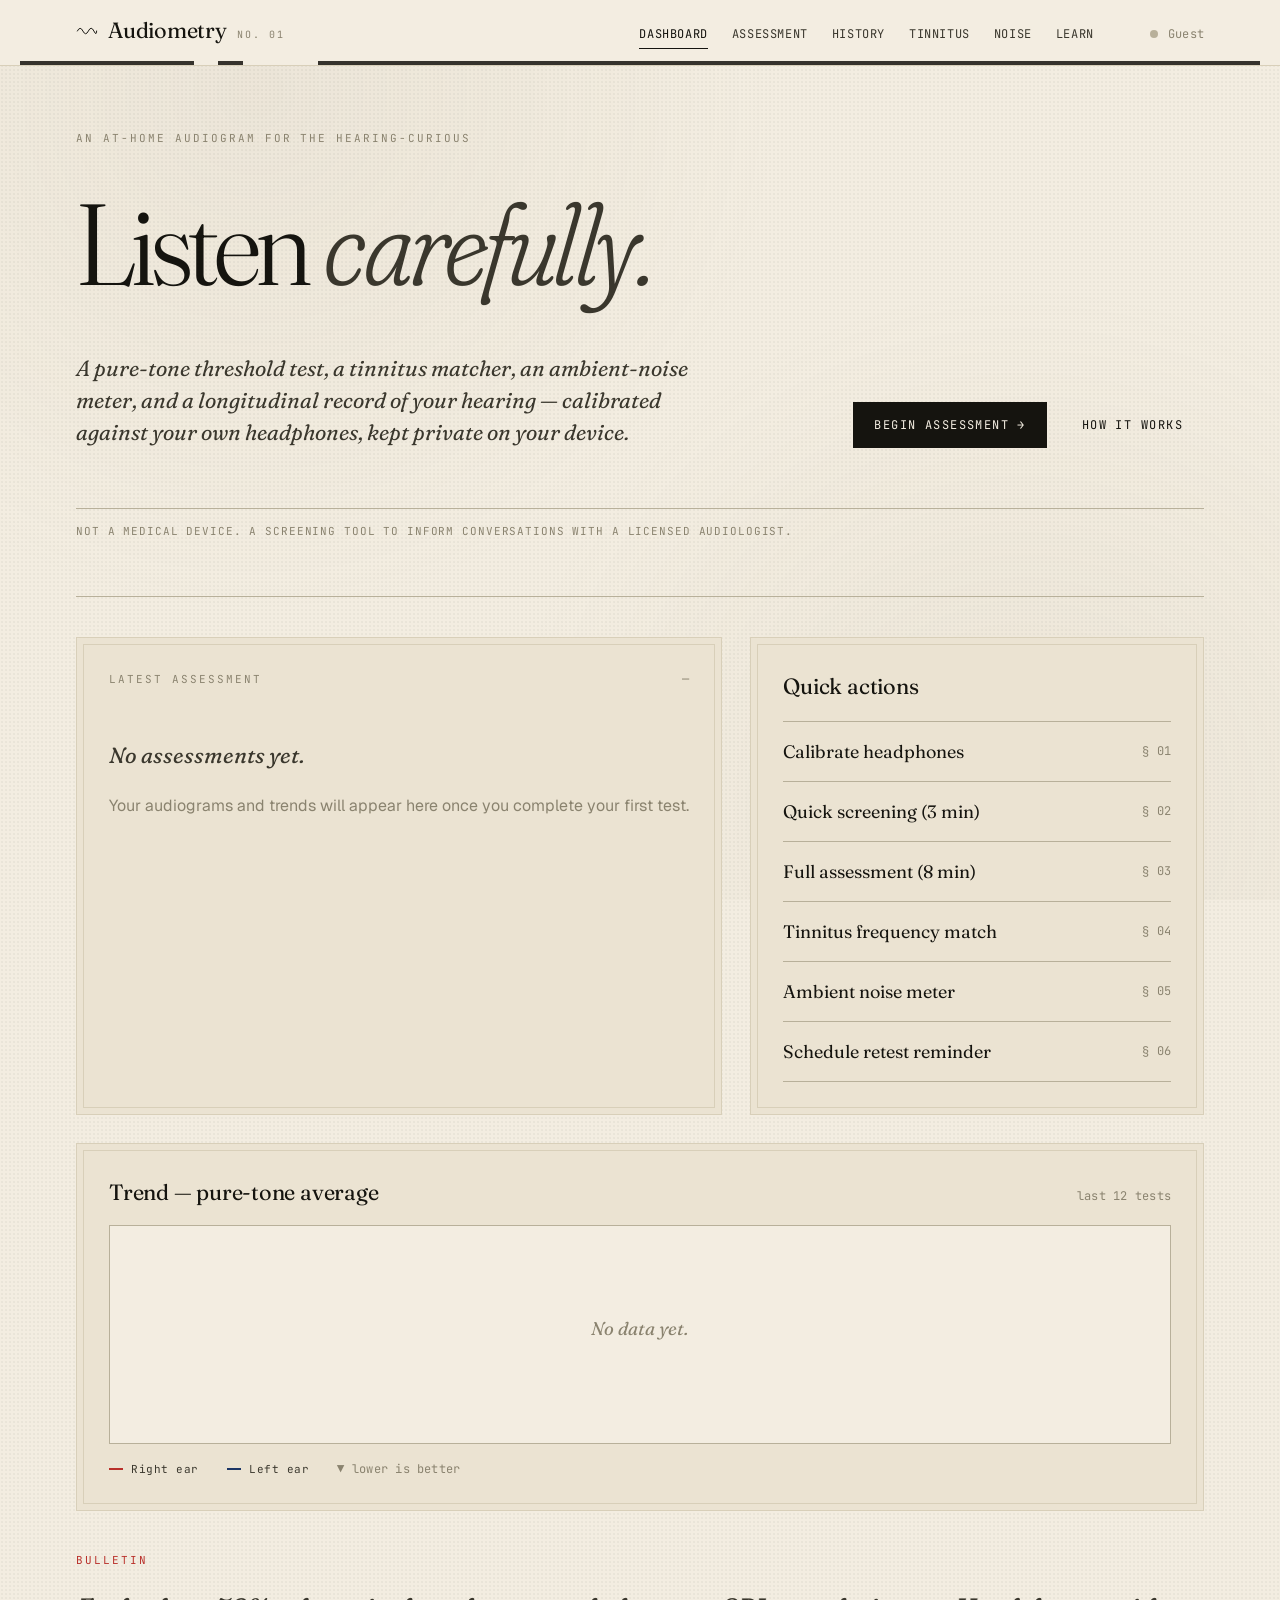
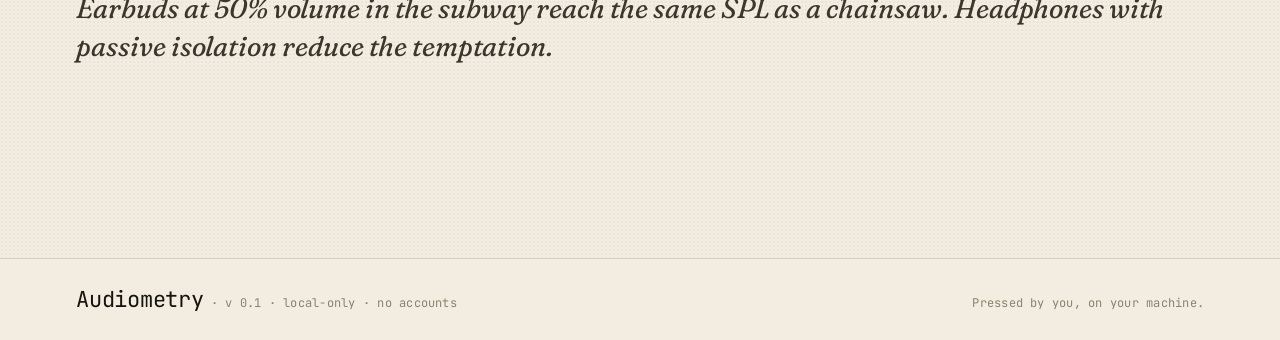
==== commit 7caaa2ab: "Wrap gate-list prose in single span; harden start-test click - Each li now has exactly two flex chil" ====
--- a/index.html
+++ b/index.html
@@ -229,11 +229,11 @@
       <p class="eyebrow">Before we begin</p>
       <h2 class="page-title">A few conditions, briefly.</h2>
       <ul class="gate-list">
-        <li><span class="mono">i</span> The room must be quiet. Close windows and doors.</li>
-        <li><span class="mono">ii</span> Wear over-ear headphones. Earbuds will fit poorly.</li>
-        <li><span class="mono">iii</span> Calibration must be current. <button class="link" data-route="calibrate">Re-calibrate</button>.</li>
-        <li><span class="mono">iv</span> Avoid testing right after loud-noise exposure (give your ears 12 hours).</li>
-        <li><span class="mono">v</span> Press the response button at the <em>faintest</em> perception, not when comfortable.</li>
+        <li><span class="mono">i</span><span class="gate-text">The room must be quiet. Close windows and doors.</span></li>
+        <li><span class="mono">ii</span><span class="gate-text">Wear over-ear headphones. Earbuds will fit poorly.</span></li>
+        <li><span class="mono">iii</span><span class="gate-text">Calibration must be current. <button class="link" data-route="calibrate">Re-calibrate</button>.</span></li>
+        <li><span class="mono">iv</span><span class="gate-text">Avoid testing right after loud-noise exposure (give your ears 12 hours).</span></li>
+        <li><span class="mono">v</span><span class="gate-text">Press the response button at the <em>faintest</em> perception, not when comfortable.</span></li>
       </ul>
       <div class="gate-actions">
         <button class="btn btn-primary" id="btn-gate-start">Start test</button>
--- a/styles.css
+++ b/styles.css
@@ -614,15 +614,19 @@
   list-style: none; margin: 0 0 32px; padding: 0;
 }
 .gate-list li {
-  display: grid;
-  grid-template-columns: 32px 1fr;
+  display: flex;
   align-items: baseline;
-  gap: 12px;
+  gap: 14px;
   padding: 14px 0;
   border-top: var(--hair);
   font-family: var(--serif);
   font-size: 17px;
 }
+.gate-list li > .mono {
+  flex: 0 0 32px;
+}
+.gate-list .gate-text { flex: 1; }
+.gate-list .gate-text em { font-style: italic; color: var(--ink-soft); }
 .gate-list li:last-child { border-bottom: var(--hair); }
 .gate-list .mono { color: var(--ink-faint); font-size: 11px; letter-spacing: 0.1em; text-transform: uppercase; }
 .gate-actions { display: flex; gap: 12px; }
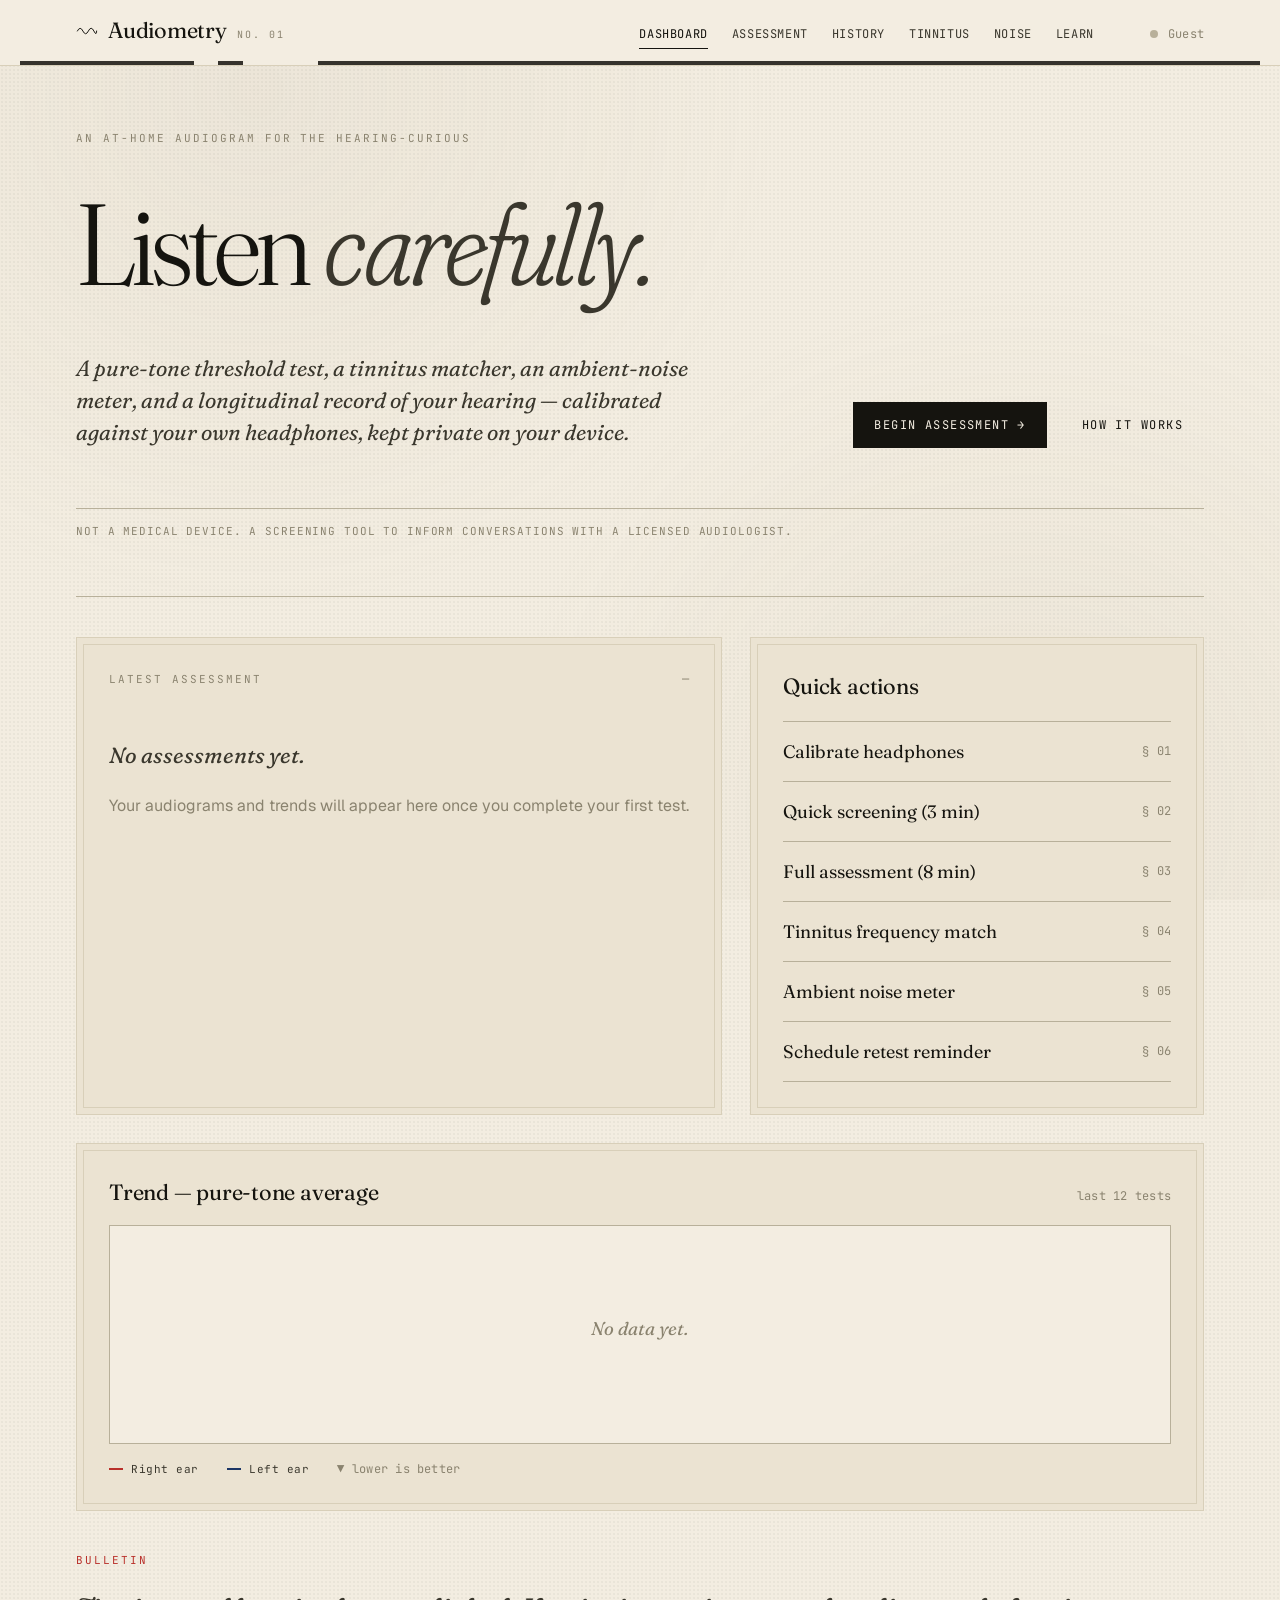
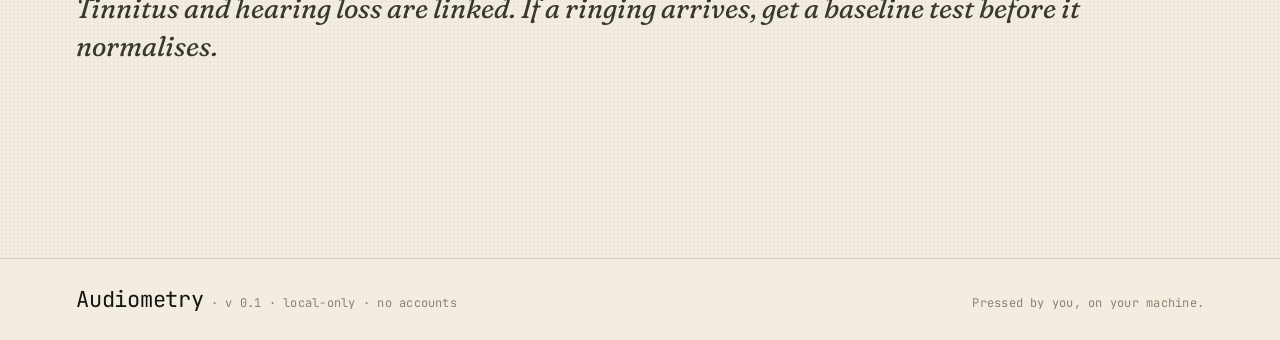
==== commit 330fe723: "Faster, more legible threshold test - Start at 60 dB HL (was 40) so first tone is comfortably audibl" ====
--- a/index.html
+++ b/index.html
@@ -8,6 +8,7 @@
 <link rel="preconnect" href="https://fonts.gstatic.com" crossorigin />
 <link href="https://fonts.googleapis.com/css2?family=Fraunces:ital,opsz,wght,SOFT,WONK@0,9..144,300..900,0..100,0..1;1,9..144,300..900,0..100,0..1&family=Geist:wght@300..700&family=JetBrains+Mono:wght@300..600&display=swap" rel="stylesheet" />
 <link rel="stylesheet" href="styles.css" />
+<link rel="icon" href="data:image/svg+xml,%3Csvg xmlns='http://www.w3.org/2000/svg' viewBox='0 0 32 32'%3E%3Crect width='32' height='32' fill='%23f3ede1'/%3E%3Cpath d='M2 16 Q 6 8, 10 16 T 18 16 T 26 16 T 30 16' stroke='%2315140f' stroke-width='2' fill='none' stroke-linecap='round'/%3E%3C/svg%3E" />
 </head>
 <body>
 
@@ -208,12 +209,14 @@
         <div class="ring ring-3"></div>
       </div>
 
+      <p class="test-state mono" id="test-state">— preparing —</p>
+
       <button class="btn btn-hear" id="btn-hear">
         <span class="hear-label">I hear a tone</span>
         <span class="hear-key mono">SPACE</span>
       </button>
 
-      <p class="test-help dim">A tone may or may not play. Press only when you hear one — even faintly.</p>
+      <p class="test-help dim" id="test-help">A tone may or may not play. Press only when you hear one — even faintly.</p>
 
       <div class="test-controls">
         <button class="btn btn-text" id="btn-skip">Skip frequency</button>
--- a/styles.css
+++ b/styles.css
@@ -609,6 +609,7 @@
 .test-gate::before {
   content: ""; position: absolute; inset: 8px;
   border: 0.5px solid var(--paper-rule);
+  pointer-events: none;
 }
 .gate-list {
   list-style: none; margin: 0 0 32px; padding: 0;
@@ -764,6 +765,19 @@
   text-transform: uppercase;
   color: var(--ink-faint);
 }
+
+.test-state {
+  margin: 8px 0 24px;
+  font-size: 11px;
+  letter-spacing: 0.18em;
+  text-transform: uppercase;
+  color: var(--ink-faint);
+  min-height: 18px;
+  transition: color 0.2s var(--ease);
+}
+.test-state.tone   { color: var(--signal); }
+.test-state.window { color: var(--ink); }
+.test-state.heard  { color: var(--right); }
 
 .test-controls {
   margin-top: 56px;
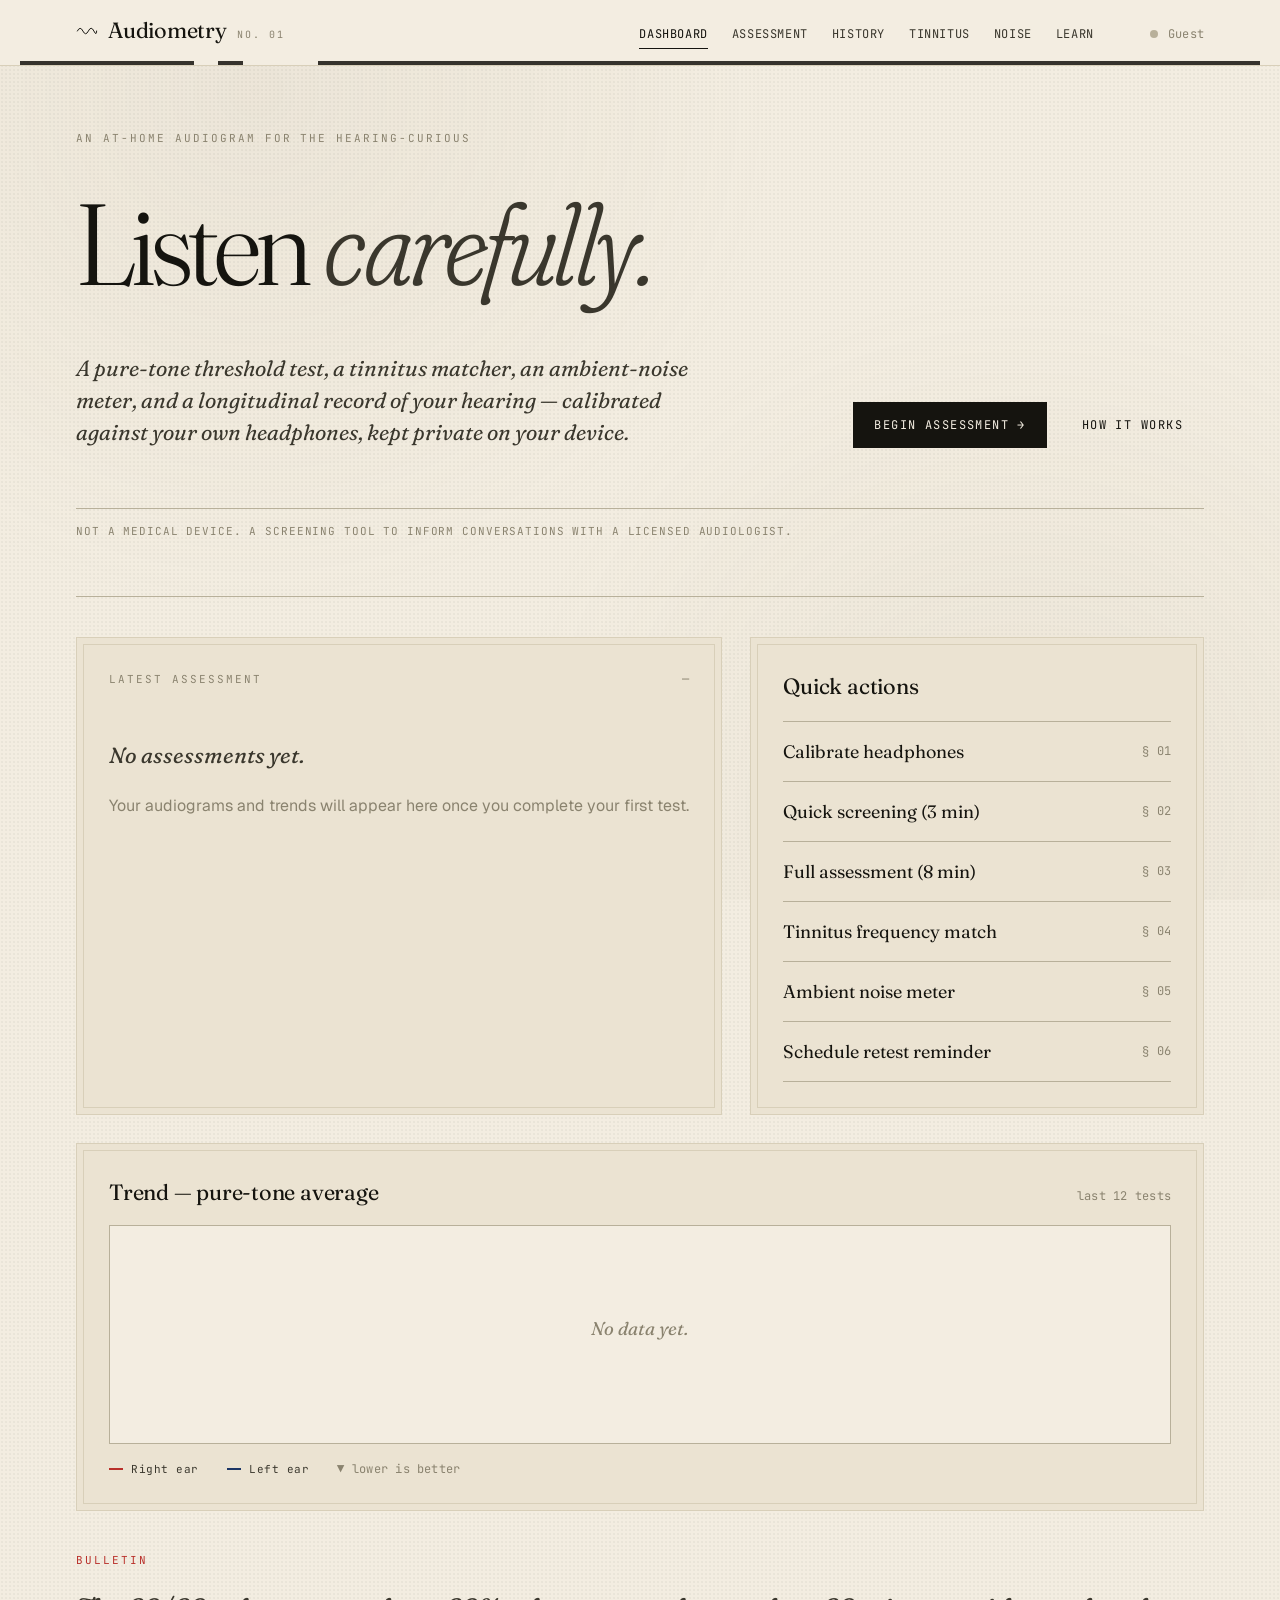
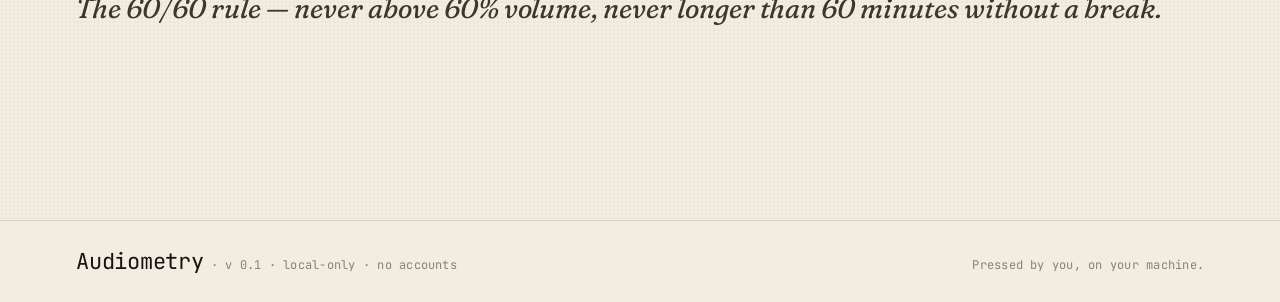
==== commit 2a70239d: "SEO + analytics: meta tags, structured data, OG image, sitemap, GoatCounter SEO - Title tag rewritte" ====
--- a/index.html
+++ b/index.html
@@ -3,14 +3,161 @@
 <head>
 <meta charset="UTF-8" />
 <meta name="viewport" content="width=device-width, initial-scale=1.0" />
-<title>Audiometry — At-home hearing assessment</title>
+
+<!-- ============ PRIMARY SEO ============ -->
+<title>Free Online Hearing Test &amp; Audiogram — Audiometry</title>
+<meta name="description" content="A free, private at-home hearing test. Pure-tone audiogram from 250 Hz to 8 kHz, tinnitus frequency matcher, ambient noise meter, and longitudinal tracking. Runs in your browser — no account, no data leaves your device." />
+<meta name="keywords" content="hearing test, online hearing test, at-home hearing test, audiogram, pure tone audiometry, tinnitus test, tinnitus matcher, hearing screening, dB HL, hearing loss, sound level meter, hearing health" />
+<meta name="author" content="Audiometry" />
+<meta name="robots" content="index, follow, max-image-preview:large" />
+<meta name="theme-color" content="#15140f" />
+<meta name="color-scheme" content="light" />
+<link rel="canonical" href="https://medassistant-ux.github.io/audiogram/" />
+
+<!-- ============ OPEN GRAPH (Facebook, LinkedIn, iMessage) ============ -->
+<meta property="og:type" content="website" />
+<meta property="og:url" content="https://medassistant-ux.github.io/audiogram/" />
+<meta property="og:title" content="Free Online Hearing Test &amp; Audiogram — Audiometry" />
+<meta property="og:description" content="An at-home audiogram for the hearing-curious. Pure-tone threshold testing, tinnitus matcher, noise meter, and trend tracking — entirely in your browser, never sent anywhere." />
+<meta property="og:image" content="https://medassistant-ux.github.io/audiogram/og-image.svg" />
+<meta property="og:image:width" content="1200" />
+<meta property="og:image:height" content="630" />
+<meta property="og:image:alt" content="Audiometry — at-home hearing test and audiogram" />
+<meta property="og:site_name" content="Audiometry" />
+<meta property="og:locale" content="en_US" />
+
+<!-- ============ TWITTER ============ -->
+<meta name="twitter:card" content="summary_large_image" />
+<meta name="twitter:url" content="https://medassistant-ux.github.io/audiogram/" />
+<meta name="twitter:title" content="Free Online Hearing Test &amp; Audiogram" />
+<meta name="twitter:description" content="At-home pure-tone audiometry. Audiogram chart, tinnitus matcher, noise meter, and longitudinal tracking — private, in-browser." />
+<meta name="twitter:image" content="https://medassistant-ux.github.io/audiogram/og-image.svg" />
+
+<!-- ============ STRUCTURED DATA ============ -->
+<script type="application/ld+json">
+{
+  "@context": "https://schema.org",
+  "@graph": [
+    {
+      "@type": "WebApplication",
+      "@id": "https://medassistant-ux.github.io/audiogram/#app",
+      "name": "Audiometry",
+      "alternateName": "Audiometry — At-home Hearing Test",
+      "url": "https://medassistant-ux.github.io/audiogram/",
+      "description": "A free, browser-based at-home audiometry app. Pure-tone threshold testing, audiogram visualisation, tinnitus matcher, ambient noise meter, and longitudinal tracking — runs entirely on the client, no account required.",
+      "applicationCategory": "HealthApplication",
+      "applicationSubCategory": "Hearing Test",
+      "operatingSystem": "Any (browser)",
+      "browserRequirements": "Modern browser with Web Audio API support",
+      "offers": {
+        "@type": "Offer",
+        "price": "0",
+        "priceCurrency": "USD"
+      },
+      "featureList": [
+        "Pure-tone threshold testing across 250–8000 Hz",
+        "Quick screening (3 min) and full assessment (8 min) modes",
+        "Audiogram visualisation with severity bands",
+        "Pure-tone average (PTA) and severity classification",
+        "Tinnitus frequency and loudness matcher",
+        "Ambient noise meter with NIOSH dose calculation",
+        "Longitudinal history tracking",
+        "Headphone calibration flow",
+        "JSON and PDF export",
+        "Browser notification reminders"
+      ],
+      "isAccessibleForFree": true,
+      "inLanguage": "en"
+    },
+    {
+      "@type": "MedicalWebPage",
+      "@id": "https://medassistant-ux.github.io/audiogram/#page",
+      "url": "https://medassistant-ux.github.io/audiogram/",
+      "name": "Free Online Hearing Test & Audiogram",
+      "headline": "An at-home audiogram for the hearing-curious",
+      "description": "Pure-tone audiometry, tinnitus matcher, and noise meter — privacy-first, browser-based.",
+      "about": [
+        { "@type": "MedicalCondition", "name": "Hearing loss" },
+        { "@type": "MedicalCondition", "name": "Tinnitus" },
+        { "@type": "MedicalCondition", "name": "Noise-induced hearing loss" }
+      ],
+      "audience": {
+        "@type": "PeopleAudience",
+        "suggestedMinAge": 12
+      },
+      "lastReviewed": "2026-05-03",
+      "isPartOf": { "@id": "https://medassistant-ux.github.io/audiogram/#app" }
+    },
+    {
+      "@type": "FAQPage",
+      "mainEntity": [
+        {
+          "@type": "Question",
+          "name": "Is this hearing test accurate?",
+          "acceptedAnswer": {
+            "@type": "Answer",
+            "text": "It is a screening estimate, not a diagnosis. Without a calibrated audiometer and sound-treated booth, absolute decibel levels cannot be guaranteed. Use it as a starting point for a professional evaluation, not a substitute for one."
+          }
+        },
+        {
+          "@type": "Question",
+          "name": "Do I need special equipment?",
+          "acceptedAnswer": {
+            "@type": "Answer",
+            "text": "Closed-back, over-ear headphones in a quiet room. Earbuds will fit poorly and produce inconsistent results. The app guides you through a one-minute calibration step before testing."
+          }
+        },
+        {
+          "@type": "Question",
+          "name": "Is my data private?",
+          "acceptedAnswer": {
+            "@type": "Answer",
+            "text": "Yes. All audio is generated and analysed on your device using the Web Audio API. Test results are stored only in your browser's localStorage. Nothing is sent to any server. There are no accounts and no tracking."
+          }
+        },
+        {
+          "@type": "Question",
+          "name": "What frequencies does the test cover?",
+          "acceptedAnswer": {
+            "@type": "Answer",
+            "text": "The full assessment tests 250, 500, 1000, 2000, 3000, 4000, 6000, and 8000 Hz in each ear independently. The quick screening covers 500, 1000, 2000, and 4000 Hz."
+          }
+        },
+        {
+          "@type": "Question",
+          "name": "When should I see an audiologist?",
+          "acceptedAnswer": {
+            "@type": "Answer",
+            "text": "If your pure-tone average is worse than 25 dB HL, if there is a notable difference between your two ears, if you experience sudden changes in hearing, one-sided tinnitus, ear pain or fullness, persistent dizziness, or difficulty understanding speech in noise."
+          }
+        }
+      ]
+    }
+  ]
+}
+</script>
+
+<!-- ============ FONTS ============ -->
 <link rel="preconnect" href="https://fonts.googleapis.com" />
 <link rel="preconnect" href="https://fonts.gstatic.com" crossorigin />
 <link href="https://fonts.googleapis.com/css2?family=Fraunces:ital,opsz,wght,SOFT,WONK@0,9..144,300..900,0..100,0..1;1,9..144,300..900,0..100,0..1&family=Geist:wght@300..700&family=JetBrains+Mono:wght@300..600&display=swap" rel="stylesheet" />
+
+<!-- ============ STYLES ============ -->
 <link rel="stylesheet" href="styles.css" />
+
+<!-- ============ ICONS / MANIFEST ============ -->
 <link rel="icon" href="data:image/svg+xml,%3Csvg xmlns='http://www.w3.org/2000/svg' viewBox='0 0 32 32'%3E%3Crect width='32' height='32' fill='%23f3ede1'/%3E%3Cpath d='M2 16 Q 6 8, 10 16 T 18 16 T 26 16 T 30 16' stroke='%2315140f' stroke-width='2' fill='none' stroke-linecap='round'/%3E%3C/svg%3E" />
+<link rel="apple-touch-icon" href="data:image/svg+xml,%3Csvg xmlns='http://www.w3.org/2000/svg' viewBox='0 0 180 180'%3E%3Crect width='180' height='180' fill='%23f3ede1'/%3E%3Cpath d='M10 90 Q 32 50, 56 90 T 100 90 T 144 90 T 170 90' stroke='%2315140f' stroke-width='10' fill='none' stroke-linecap='round'/%3E%3C/svg%3E" />
+<link rel="manifest" href="manifest.json" />
 </head>
 <body>
+
+<noscript>
+  <div style="background:#15140f;color:#f3ede1;padding:24px;text-align:center;font-family:Georgia,serif;">
+    <h1 style="margin:0 0 8px;font-weight:400;">Audiometry — Free Online Hearing Test &amp; Audiogram</h1>
+    <p style="margin:0;">This at-home hearing-test app needs JavaScript to generate audio tones and analyse responses. Please enable JavaScript to run a pure-tone audiogram, the tinnitus matcher, or the ambient noise meter. All audio is generated and analysed locally in your browser — nothing is sent to a server.</p>
+  </div>
+</noscript>
 
 <!-- ============ TOP BAR ============ -->
 <header class="topbar">
@@ -549,5 +696,24 @@
 <div class="toast" id="toast" hidden></div>
 
 <script src="app.js"></script>
+
+<!-- ============ ANALYTICS (GoatCounter) ============
+  Privacy-friendly visit + country tracking. No cookies, no PII, GDPR-safe.
+
+  ONE-TIME SETUP (~30 seconds):
+    1. Go to https://www.goatcounter.com/signup
+    2. Pick a code (e.g. "audiometry") — your dashboard becomes
+       https://YOUR-CODE.goatcounter.com
+    3. Replace YOUR-CODE below with the code you picked, then commit
+    4. Watch live visits and per-country breakdown on your dashboard
+
+  After setup, view stats anytime at https://YOUR-CODE.goatcounter.com
+  You can swap providers (Plausible, Umami, Cloudflare, GA4) by
+  replacing this script block — see commit history for examples.
+====================================================== -->
+<script
+  data-goatcounter="https://audiometry.goatcounter.com/count"
+  async src="//gc.zgo.at/count.js"></script>
+
 </body>
 </html>
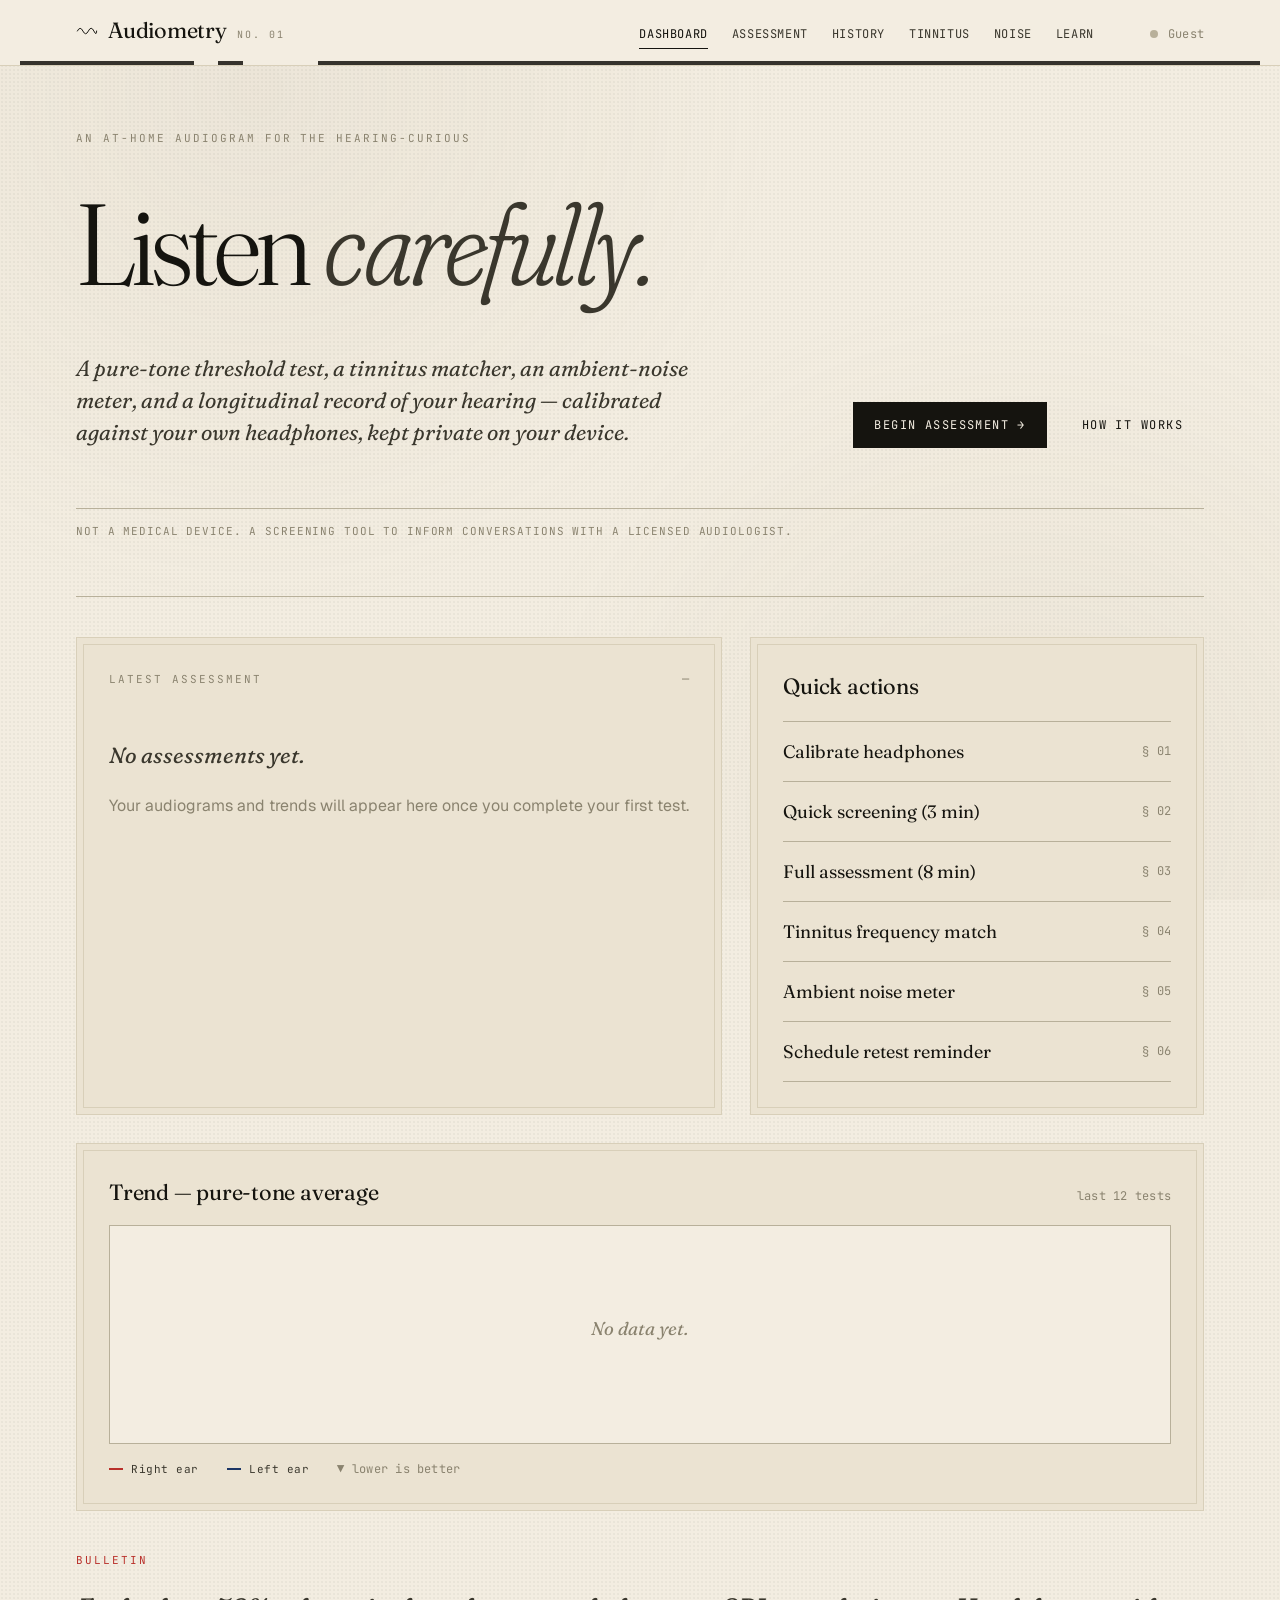
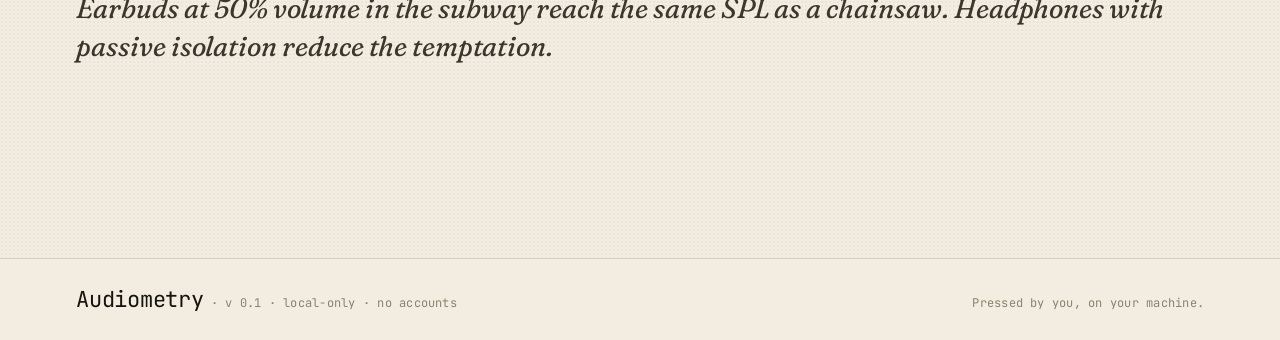
==== commit 62d364cf: "Wire GoatCounter to medassistant.goatcounter.com dashboard" ====
--- a/index.html
+++ b/index.html
@@ -712,7 +712,7 @@
   replacing this script block — see commit history for examples.
 ====================================================== -->
 <script
-  data-goatcounter="https://audiometry.goatcounter.com/count"
+  data-goatcounter="https://medassistant.goatcounter.com/count"
   async src="//gc.zgo.at/count.js"></script>
 
 </body>
